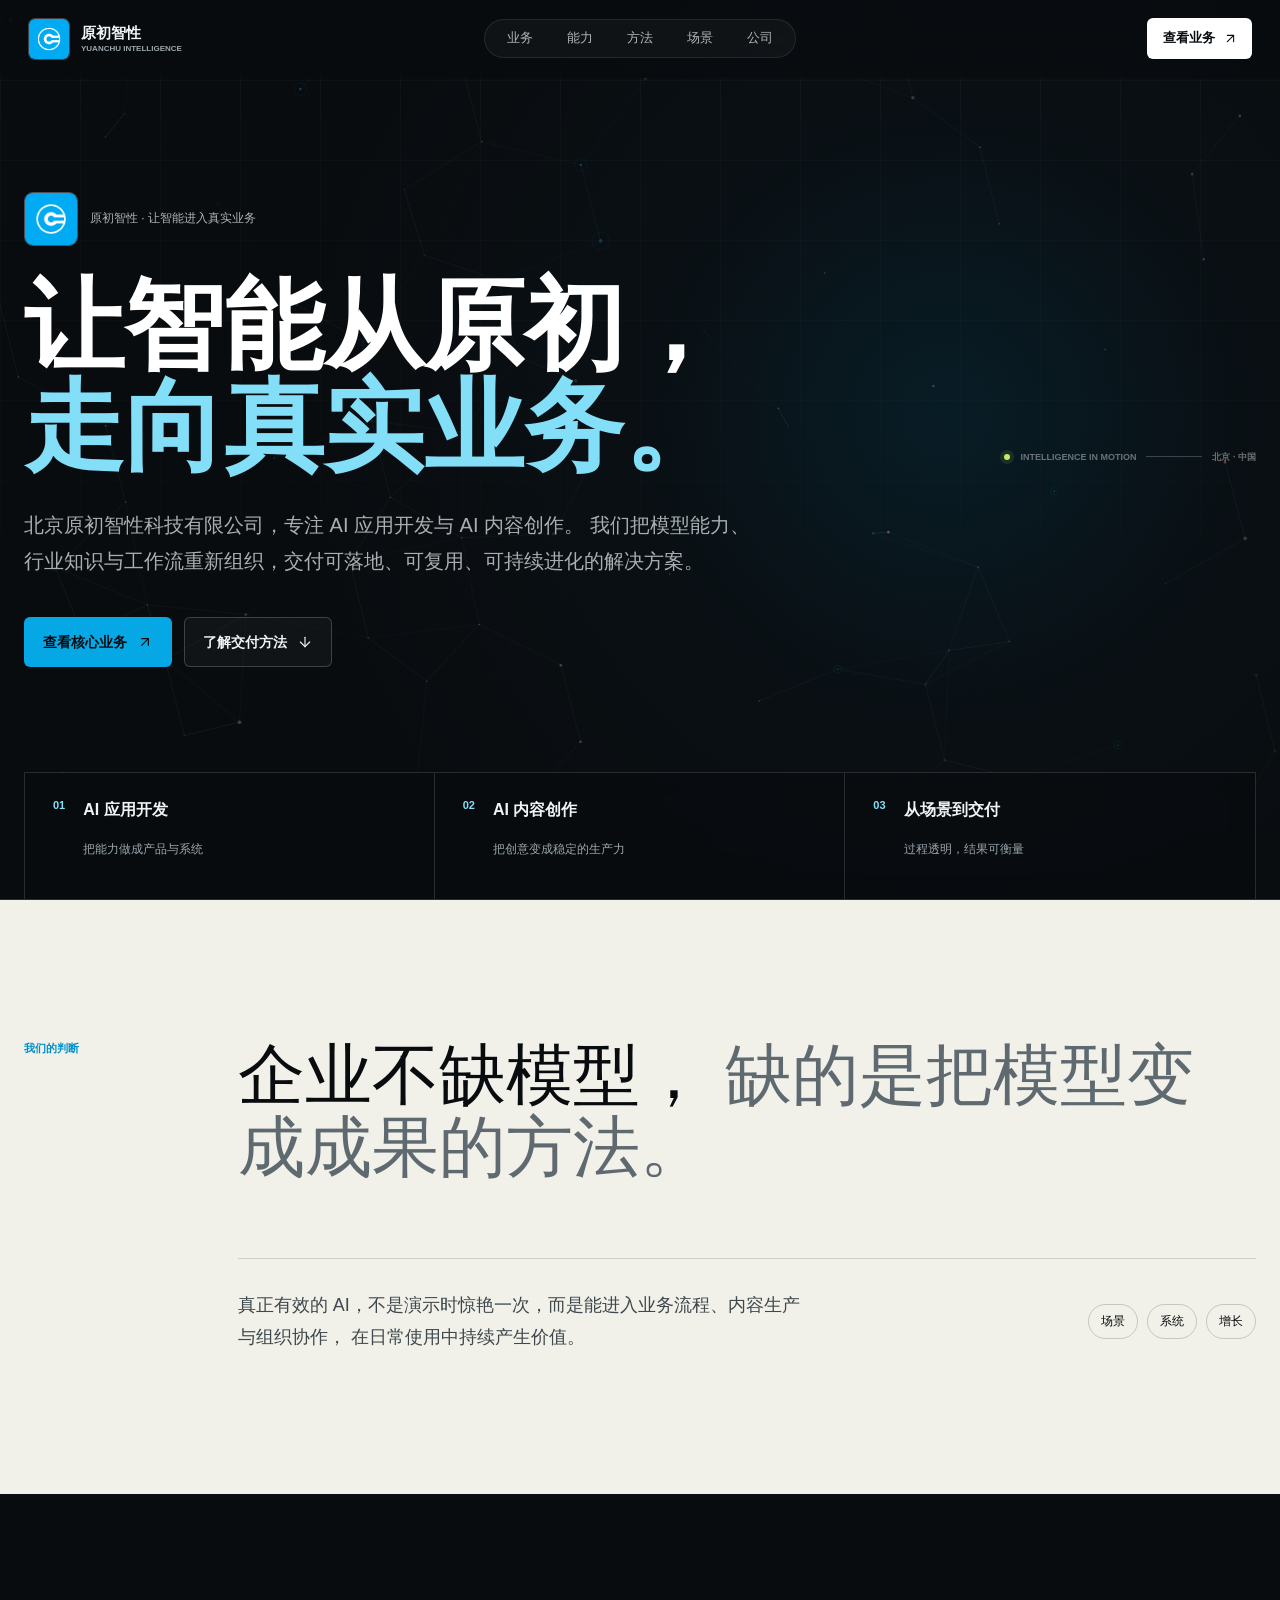
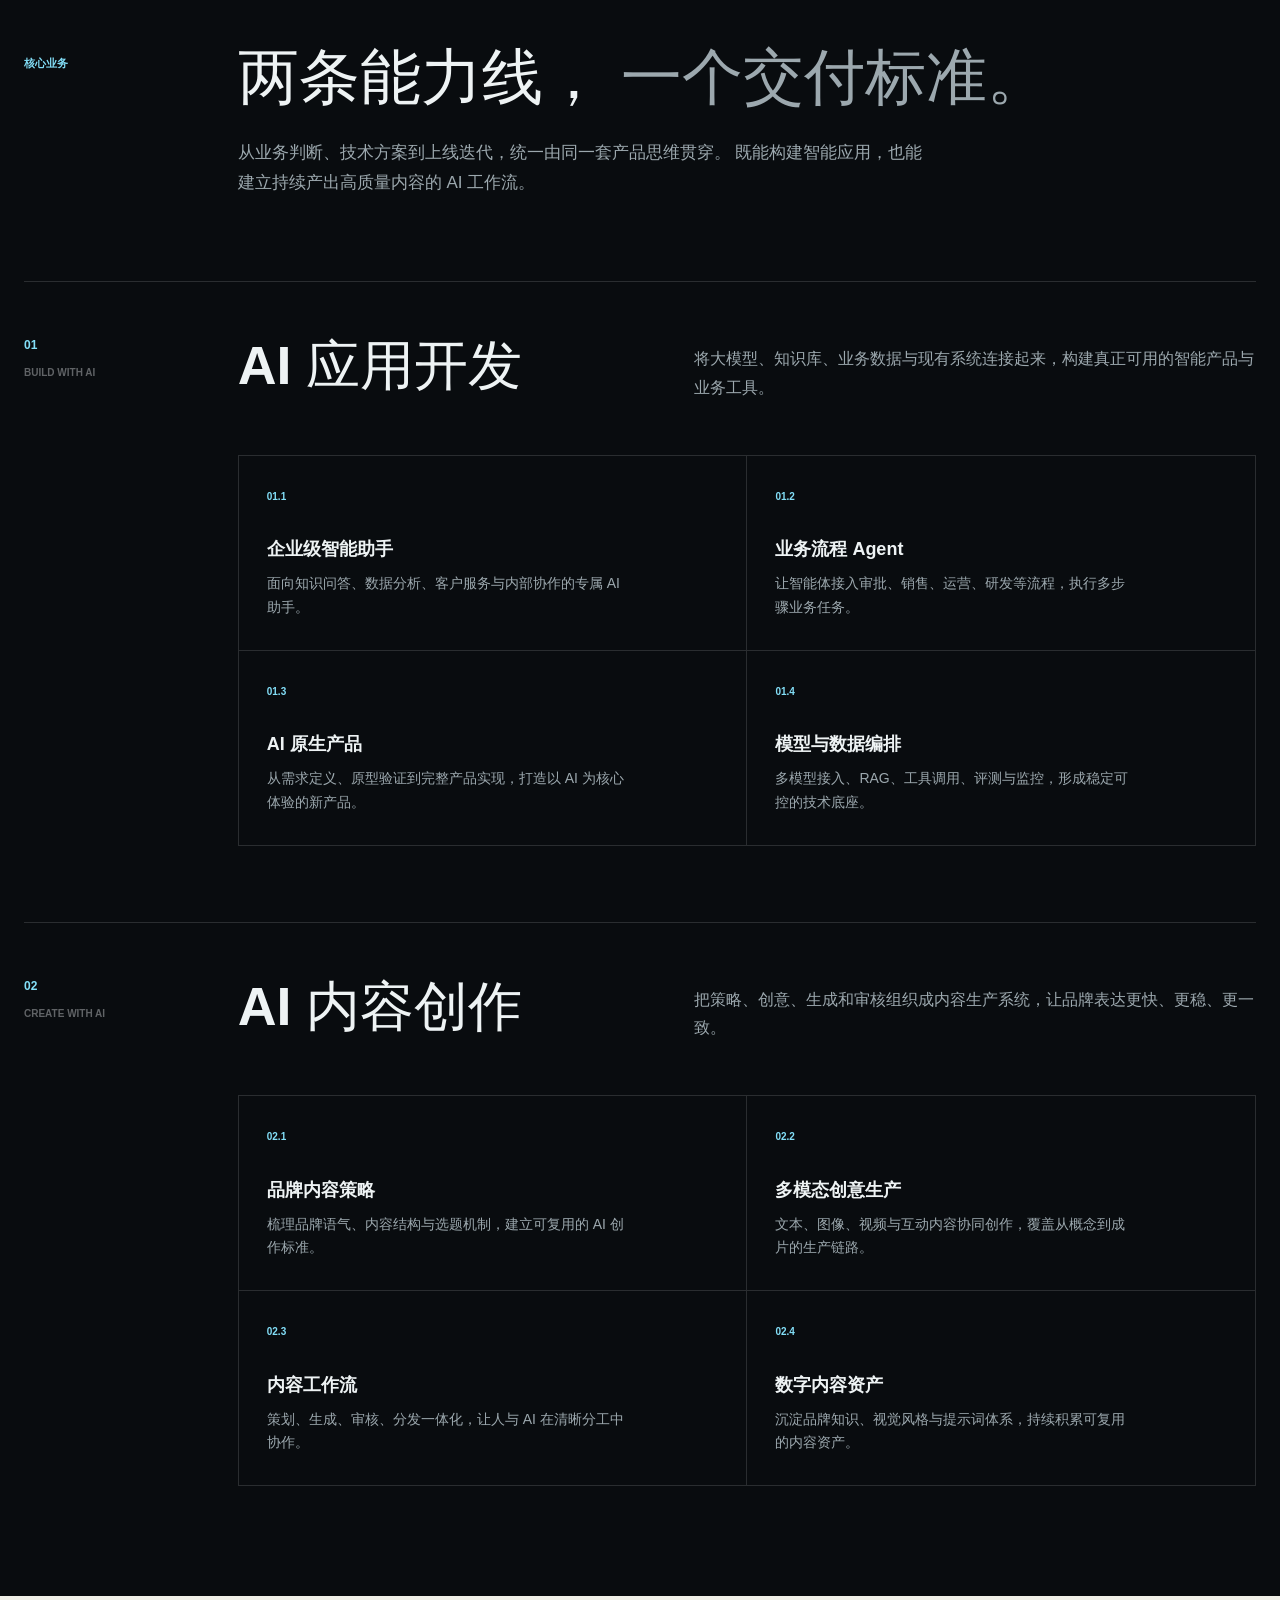
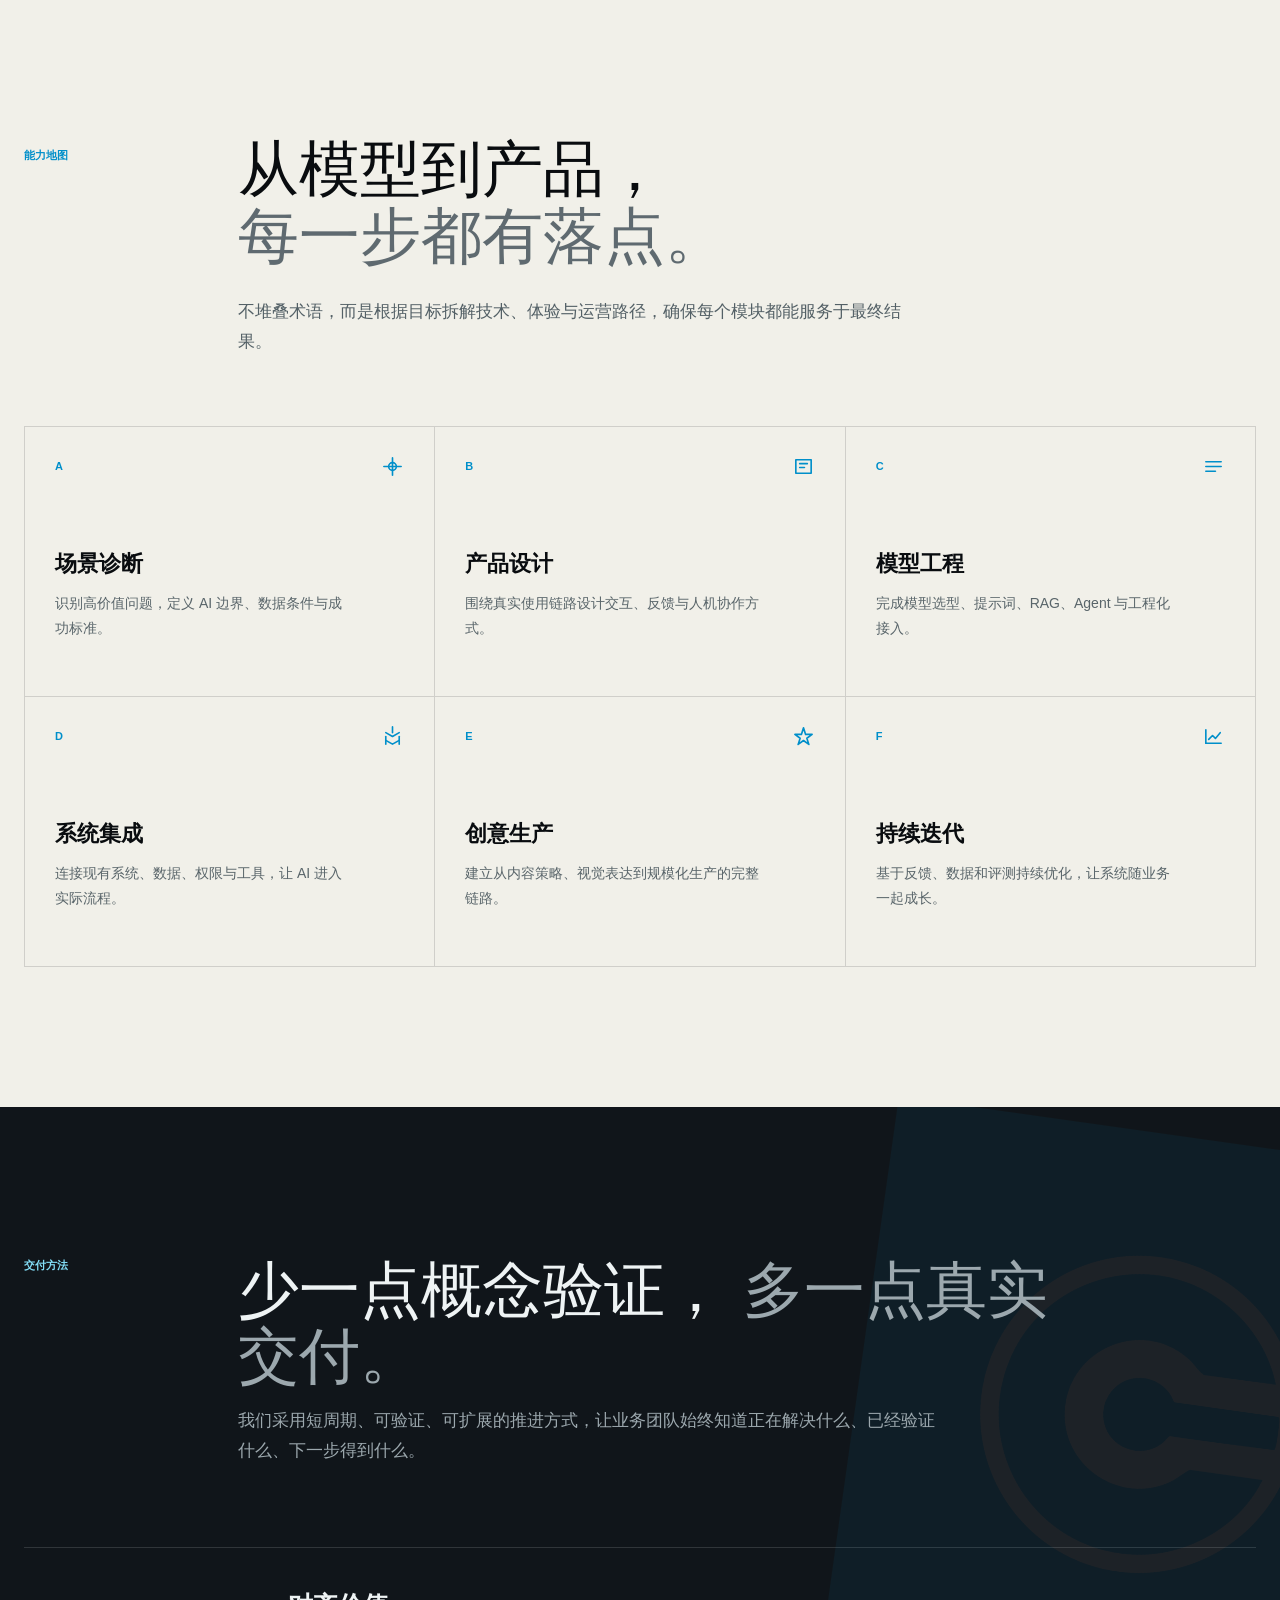
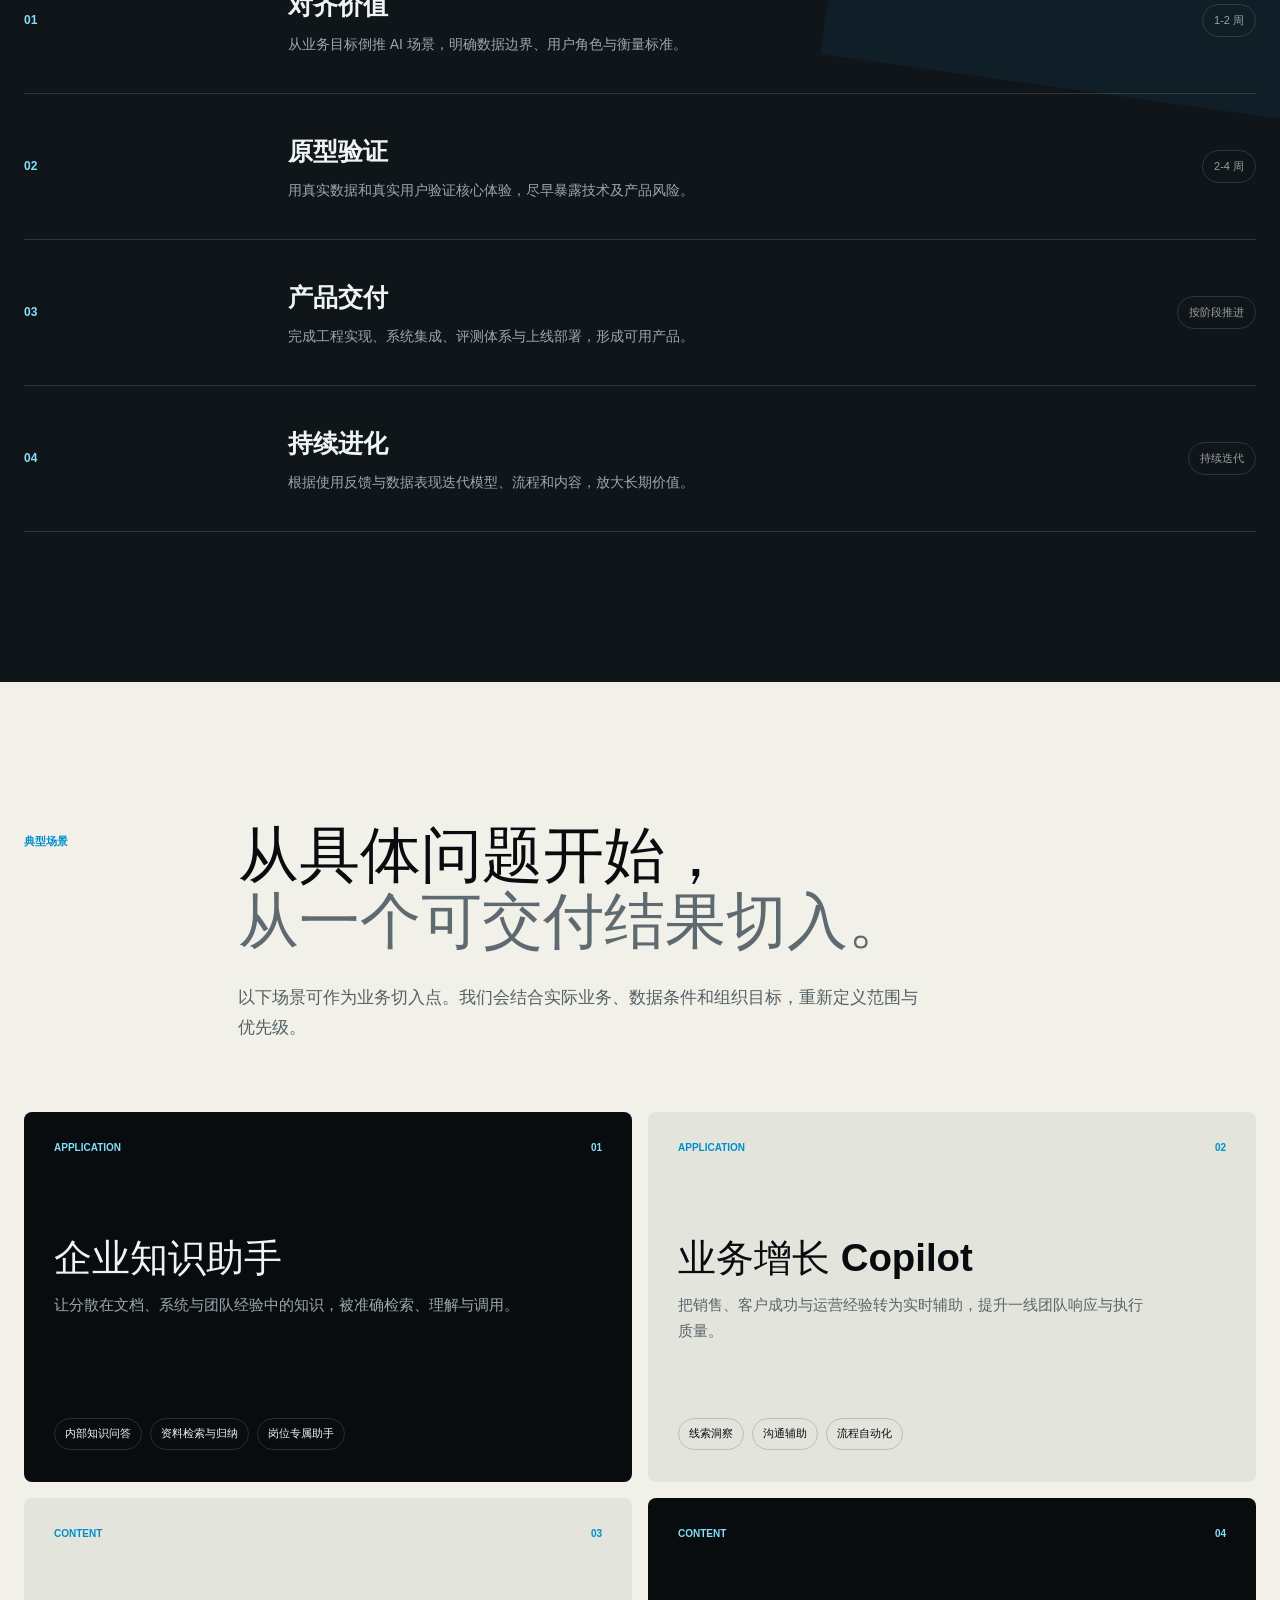
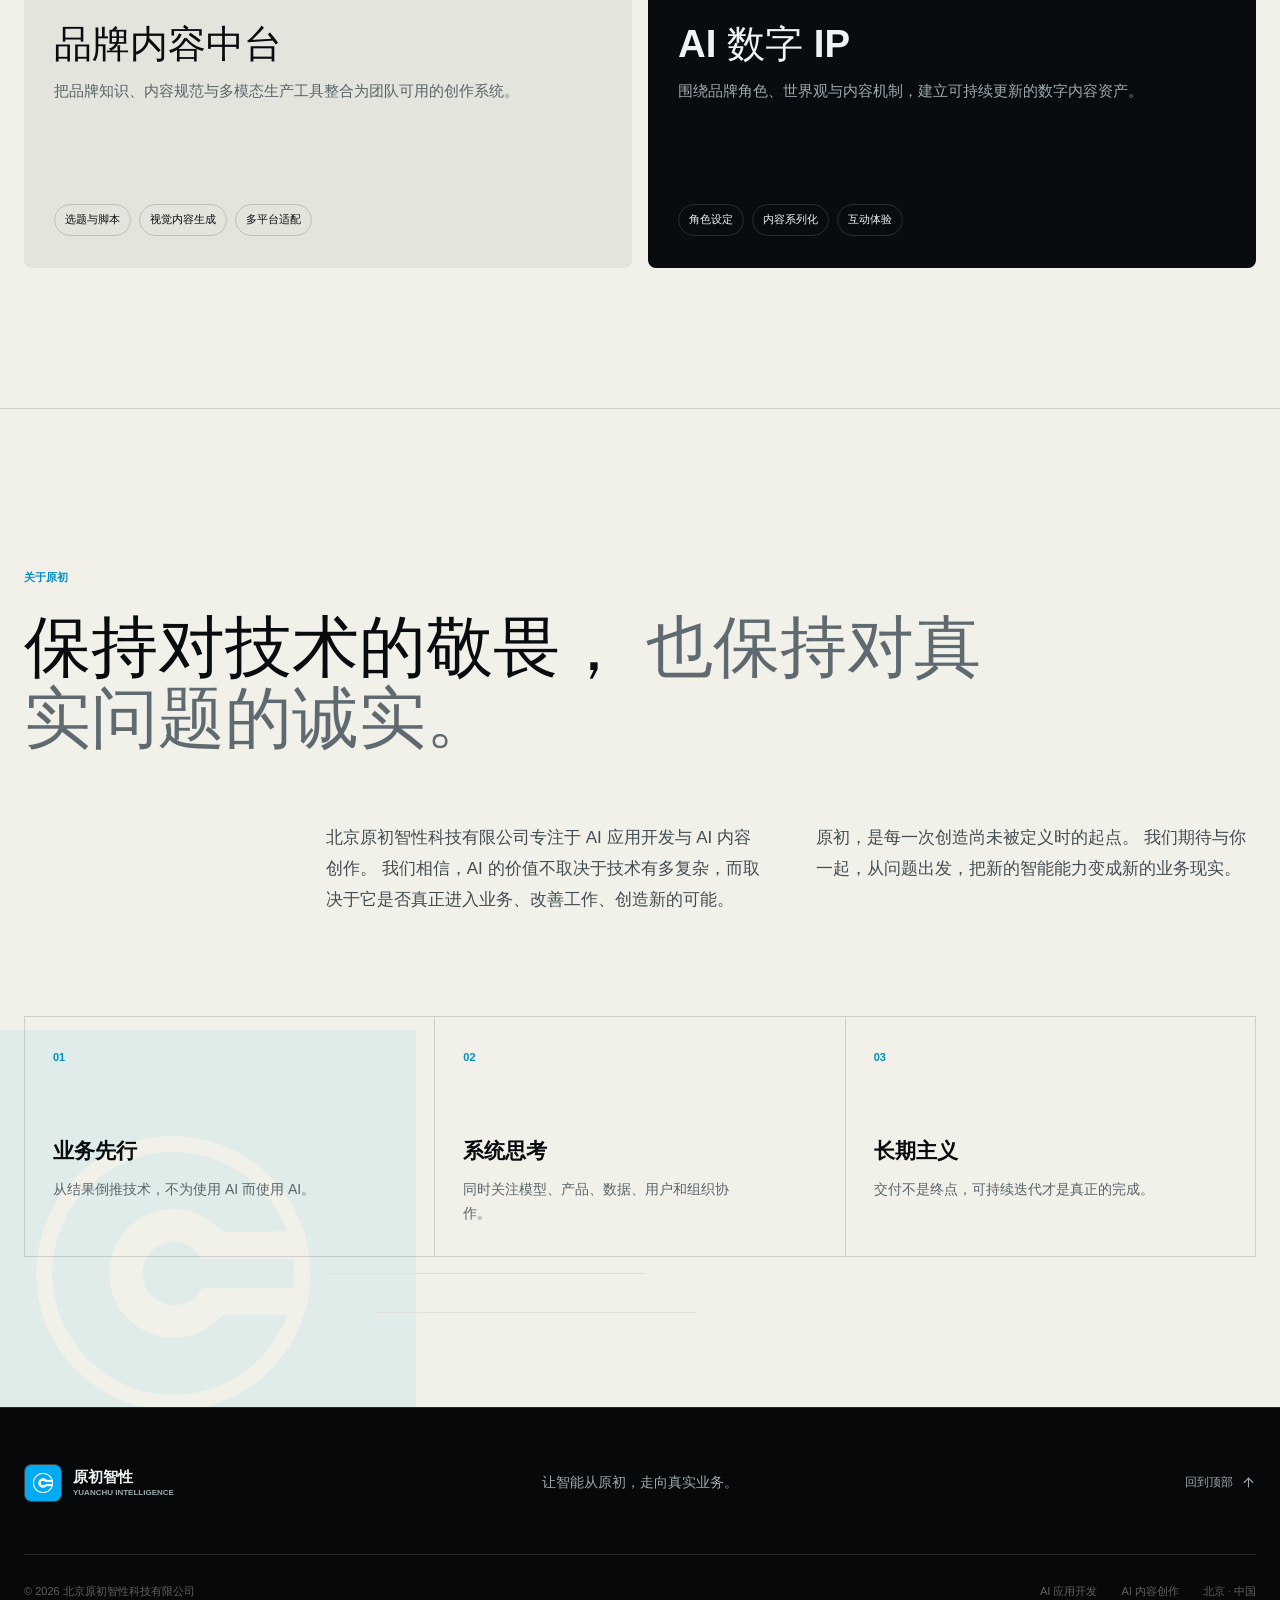
==== index.html @ 4aeb9549 "feat: launch Primesapience company website" ====
<!doctype html>
<html lang="zh-CN">
  <head>
    <meta charset="UTF-8" />
    <meta name="viewport" content="width=device-width, initial-scale=1.0" />
    <meta
      name="description"
      content="北京原初智性科技有限公司，专注 AI 应用开发与 AI 内容创作，将模型能力转化为可交付、可持续进化的业务系统与内容资产。"
    />
    <meta name="theme-color" content="#0a0d10" />
    <meta property="og:title" content="原初智性｜AI 应用开发与 AI 内容创作" />
    <meta
      property="og:description"
      content="让智能从原初，走向真实业务。"
    />
    <meta property="og:type" content="website" />
    <title>原初智性｜AI 应用开发与 AI 内容创作</title>
    <link rel="icon" type="image/png" href="./assets/original-logo.png" />
    <link rel="stylesheet" href="./styles.css" />
  </head>
  <body>
    <a class="skip-link" href="#main">跳到主要内容</a>
    <div class="scroll-progress" aria-hidden="true">
      <span></span>
    </div>

    <header class="site-header" aria-label="主导航">
      <a class="brand" href="#top" aria-label="原初智性首页">
        <img
          class="brand__mark"
          src="./assets/original-logo.png"
          alt=""
          width="44"
          height="44"
        />
        <span class="brand__type">
          <strong>原初智性</strong>
          <small>YUANCHU INTELLIGENCE</small>
        </span>
      </a>

      <nav class="desktop-nav" aria-label="页面导航">
        <a href="#services">业务</a>
        <a href="#capabilities">能力</a>
        <a href="#method">方法</a>
        <a href="#scenarios">场景</a>
        <a href="#company">公司</a>
      </nav>

      <a class="header-cta" href="#services">
        <span>查看业务</span>
        <svg viewBox="0 0 24 24" aria-hidden="true">
          <path d="M7 7h10v10" />
          <path d="M7 17 17 7" />
        </svg>
      </a>

      <button
        class="menu-toggle"
        type="button"
        aria-label="打开导航"
        aria-expanded="false"
        aria-controls="mobile-nav"
      >
        <svg class="menu-icon" viewBox="0 0 24 24" aria-hidden="true">
          <path d="M4 7h16" />
          <path d="M4 12h16" />
          <path d="M4 17h16" />
        </svg>
      </button>
    </header>

    <div class="mobile-nav" id="mobile-nav" aria-hidden="true">
      <nav aria-label="移动端导航">
        <a href="#services">业务</a>
        <a href="#capabilities">能力</a>
        <a href="#method">方法</a>
        <a href="#scenarios">场景</a>
        <a href="#company">公司</a>
      </nav>
      <div class="mobile-nav__meta">
        <span>AI 应用开发</span>
        <span>AI 内容创作</span>
      </div>
    </div>

    <main id="main">
      <section class="hero" id="top">
        <canvas id="signal-canvas" aria-hidden="true"></canvas>
        <div class="hero__grid" aria-hidden="true"></div>
        <div class="hero__inner">
          <div class="hero__brand-lockup reveal">
            <img
              src="./assets/original-logo.png"
              alt="原初智性 logo"
              width="64"
              height="64"
            />
            <span>原初智性 · 让智能进入真实业务</span>
          </div>

          <h1 class="reveal" data-delay="1">
            <span class="hero-line">让智能从原初，</span>
            <span>走向真实业务。</span>
          </h1>

          <p class="hero__lede reveal" data-delay="2">
            北京原初智性科技有限公司，专注 AI 应用开发与 AI 内容创作。
            我们把模型能力、行业知识与工作流重新组织，交付可落地、可复用、可持续进化的解决方案。
          </p>

          <div class="hero__actions reveal" data-delay="3">
            <a class="button button--primary" href="#services">
              <span>查看核心业务</span>
              <svg viewBox="0 0 24 24" aria-hidden="true">
                <path d="M7 7h10v10" />
                <path d="M7 17 17 7" />
              </svg>
            </a>
            <a class="button button--ghost" href="#method">
              <span>了解交付方法</span>
              <svg viewBox="0 0 24 24" aria-hidden="true">
                <path d="M12 5v14" />
                <path d="m19 12-7 7-7-7" />
              </svg>
            </a>
          </div>
        </div>

        <div class="hero__signal reveal" data-delay="4" aria-hidden="true">
          <span class="signal-dot"></span>
          <span>INTELLIGENCE IN MOTION</span>
          <span class="signal-line"></span>
          <span>北京 · 中国</span>
        </div>

        <div class="hero__tracks">
          <a href="#services" class="track">
            <span>01</span>
            <strong>AI 应用开发</strong>
            <small>把能力做成产品与系统</small>
          </a>
          <a href="#services" class="track">
            <span>02</span>
            <strong>AI 内容创作</strong>
            <small>把创意变成稳定的生产力</small>
          </a>
          <a href="#method" class="track">
            <span>03</span>
            <strong>从场景到交付</strong>
            <small>过程透明，结果可衡量</small>
          </a>
        </div>
      </section>

      <section class="statement">
        <div class="section-shell statement__grid">
          <p class="section-kicker reveal">我们的判断</p>
          <div class="statement__copy">
            <h2 class="reveal">
              企业不缺模型，
              <span>缺的是把模型变成成果的方法。</span>
            </h2>
            <div class="statement__aside reveal" data-delay="1">
              <p>
                真正有效的 AI，不是演示时惊艳一次，而是能进入业务流程、内容生产与组织协作，
                在日常使用中持续产生价值。
              </p>
              <div class="statement__index" aria-label="原初智性的三个关键词">
                <span>场景</span>
                <span>系统</span>
                <span>增长</span>
              </div>
            </div>
          </div>
        </div>
      </section>

      <section class="services" id="services">
        <div class="section-shell">
          <div class="section-heading">
            <p class="section-kicker reveal">核心业务</p>
            <div>
              <h2 class="reveal">
                两条能力线，
                <span>一个交付标准。</span>
              </h2>
              <p class="section-intro reveal" data-delay="1">
                从业务判断、技术方案到上线迭代，统一由同一套产品思维贯穿。
                既能构建智能应用，也能建立持续产出高质量内容的 AI 工作流。
              </p>
            </div>
          </div>

          <article class="service-row reveal">
            <div class="service-row__index">
              <span>01</span>
              <p>BUILD WITH AI</p>
            </div>
            <div class="service-row__body">
              <div class="service-row__heading">
                <h3>AI 应用开发</h3>
                <p>
                  将大模型、知识库、业务数据与现有系统连接起来，构建真正可用的智能产品与业务工具。
                </p>
              </div>
              <div class="service-list">
                <div>
                  <span>01.1</span>
                  <h4>企业级智能助手</h4>
                  <p>面向知识问答、数据分析、客户服务与内部协作的专属 AI 助手。</p>
                </div>
                <div>
                  <span>01.2</span>
                  <h4>业务流程 Agent</h4>
                  <p>让智能体接入审批、销售、运营、研发等流程，执行多步骤业务任务。</p>
                </div>
                <div>
                  <span>01.3</span>
                  <h4>AI 原生产品</h4>
                  <p>从需求定义、原型验证到完整产品实现，打造以 AI 为核心体验的新产品。</p>
                </div>
                <div>
                  <span>01.4</span>
                  <h4>模型与数据编排</h4>
                  <p>多模型接入、RAG、工具调用、评测与监控，形成稳定可控的技术底座。</p>
                </div>
              </div>
            </div>
          </article>

          <article class="service-row reveal">
            <div class="service-row__index">
              <span>02</span>
              <p>CREATE WITH AI</p>
            </div>
            <div class="service-row__body">
              <div class="service-row__heading">
                <h3>AI 内容创作</h3>
                <p>
                  把策略、创意、生成和审核组织成内容生产系统，让品牌表达更快、更稳、更一致。
                </p>
              </div>
              <div class="service-list">
                <div>
                  <span>02.1</span>
                  <h4>品牌内容策略</h4>
                  <p>梳理品牌语气、内容结构与选题机制，建立可复用的 AI 创作标准。</p>
                </div>
                <div>
                  <span>02.2</span>
                  <h4>多模态创意生产</h4>
                  <p>文本、图像、视频与互动内容协同创作，覆盖从概念到成片的生产链路。</p>
                </div>
                <div>
                  <span>02.3</span>
                  <h4>内容工作流</h4>
                  <p>策划、生成、审核、分发一体化，让人与 AI 在清晰分工中协作。</p>
                </div>
                <div>
                  <span>02.4</span>
                  <h4>数字内容资产</h4>
                  <p>沉淀品牌知识、视觉风格与提示词体系，持续积累可复用的内容资产。</p>
                </div>
              </div>
            </div>
          </article>
        </div>
      </section>

      <section class="capabilities" id="capabilities">
        <div class="section-shell">
          <div class="section-heading section-heading--compact">
            <p class="section-kicker reveal">能力地图</p>
            <div>
              <h2 class="reveal">
                从模型到产品，
                <span class="heading-break">每一步都有落点。</span>
              </h2>
              <p class="section-intro reveal" data-delay="1">
                不堆叠术语，而是根据目标拆解技术、体验与运营路径，确保每个模块都能服务于最终结果。
              </p>
            </div>
          </div>

          <div class="capability-grid">
            <article class="capability-card reveal">
              <div class="capability-card__top">
                <span>A</span>
                <svg viewBox="0 0 24 24" aria-hidden="true">
                  <path d="M12 3v18" />
                  <path d="M3 12h18" />
                  <circle cx="12" cy="12" r="4" />
                </svg>
              </div>
              <h3>场景诊断</h3>
              <p>识别高价值问题，定义 AI 边界、数据条件与成功标准。</p>
            </article>
            <article class="capability-card reveal" data-delay="1">
              <div class="capability-card__top">
                <span>B</span>
                <svg viewBox="0 0 24 24" aria-hidden="true">
                  <path d="M4 5h16v14H4z" />
                  <path d="M8 9h8" />
                  <path d="M8 13h5" />
                </svg>
              </div>
              <h3>产品设计</h3>
              <p>围绕真实使用链路设计交互、反馈与人机协作方式。</p>
            </article>
            <article class="capability-card reveal" data-delay="2">
              <div class="capability-card__top">
                <span>C</span>
                <svg viewBox="0 0 24 24" aria-hidden="true">
                  <path d="M4 7h16" />
                  <path d="M4 12h16" />
                  <path d="M4 17h10" />
                </svg>
              </div>
              <h3>模型工程</h3>
              <p>完成模型选型、提示词、RAG、Agent 与工程化接入。</p>
            </article>
            <article class="capability-card reveal">
              <div class="capability-card__top">
                <span>D</span>
                <svg viewBox="0 0 24 24" aria-hidden="true">
                  <path d="M12 2v6" />
                  <path d="m5 8 7 4 7-4" />
                  <path d="M5 16l7 4 7-4" />
                  <path d="M5 12v8" />
                  <path d="M19 12v8" />
                </svg>
              </div>
              <h3>系统集成</h3>
              <p>连接现有系统、数据、权限与工具，让 AI 进入实际流程。</p>
            </article>
            <article class="capability-card reveal" data-delay="1">
              <div class="capability-card__top">
                <span>E</span>
                <svg viewBox="0 0 24 24" aria-hidden="true">
                  <path d="m12 3 2.2 6.8H21l-5.5 4 2.1 6.5-5.6-4.1-5.6 4.1 2.1-6.5-5.5-4h6.8z" />
                </svg>
              </div>
              <h3>创意生产</h3>
              <p>建立从内容策略、视觉表达到规模化生产的完整链路。</p>
            </article>
            <article class="capability-card reveal" data-delay="2">
              <div class="capability-card__top">
                <span>F</span>
                <svg viewBox="0 0 24 24" aria-hidden="true">
                  <path d="M4 19V5" />
                  <path d="M4 19h16" />
                  <path d="m7 15 4-4 3 3 5-6" />
                </svg>
              </div>
              <h3>持续迭代</h3>
              <p>基于反馈、数据和评测持续优化，让系统随业务一起成长。</p>
            </article>
          </div>
        </div>
      </section>

      <section class="method" id="method">
        <div class="method__orb" aria-hidden="true">
          <img src="./assets/original-logo.png" alt="" />
        </div>
        <div class="section-shell">
          <div class="method__head">
            <p class="section-kicker reveal">交付方法</p>
            <h2 class="reveal">
              少一点概念验证，
              <span>多一点真实交付。</span>
            </h2>
            <p class="reveal" data-delay="1">
              我们采用短周期、可验证、可扩展的推进方式，让业务团队始终知道正在解决什么、已经验证什么、下一步得到什么。
            </p>
          </div>

          <ol class="method-list">
            <li class="method-item reveal">
              <span class="method-item__number">01</span>
              <div>
                <h3>对齐价值</h3>
                <p>从业务目标倒推 AI 场景，明确数据边界、用户角色与衡量标准。</p>
              </div>
              <span class="method-item__tag">1-2 周</span>
            </li>
            <li class="method-item reveal">
              <span class="method-item__number">02</span>
              <div>
                <h3>原型验证</h3>
                <p>用真实数据和真实用户验证核心体验，尽早暴露技术及产品风险。</p>
              </div>
              <span class="method-item__tag">2-4 周</span>
            </li>
            <li class="method-item reveal">
              <span class="method-item__number">03</span>
              <div>
                <h3>产品交付</h3>
                <p>完成工程实现、系统集成、评测体系与上线部署，形成可用产品。</p>
              </div>
              <span class="method-item__tag">按阶段推进</span>
            </li>
            <li class="method-item reveal">
              <span class="method-item__number">04</span>
              <div>
                <h3>持续进化</h3>
                <p>根据使用反馈与数据表现迭代模型、流程和内容，放大长期价值。</p>
              </div>
              <span class="method-item__tag">持续迭代</span>
            </li>
          </ol>
        </div>
      </section>

      <section class="scenarios" id="scenarios">
        <div class="section-shell">
          <div class="section-heading section-heading--compact">
            <p class="section-kicker reveal">典型场景</p>
            <div>
              <h2 class="reveal">
                从具体问题开始，
                <span class="heading-break">从一个可交付结果切入。</span>
              </h2>
              <p class="section-intro reveal" data-delay="1">
                以下场景可作为业务切入点。我们会结合实际业务、数据条件和组织目标，重新定义范围与优先级。
              </p>
            </div>
          </div>

          <div class="scenario-list">
            <article class="scenario-card reveal">
              <div class="scenario-card__meta">
                <span>APPLICATION</span>
                <span>01</span>
              </div>
              <h3>企业知识助手</h3>
              <p>让分散在文档、系统与团队经验中的知识，被准确检索、理解与调用。</p>
              <ul>
                <li>内部知识问答</li>
                <li>资料检索与归纳</li>
                <li>岗位专属助手</li>
              </ul>
            </article>

            <article class="scenario-card reveal" data-delay="1">
              <div class="scenario-card__meta">
                <span>APPLICATION</span>
                <span>02</span>
              </div>
              <h3>业务增长 Copilot</h3>
              <p>把销售、客户成功与运营经验转为实时辅助，提升一线团队响应与执行质量。</p>
              <ul>
                <li>线索洞察</li>
                <li>沟通辅助</li>
                <li>流程自动化</li>
              </ul>
            </article>

            <article class="scenario-card reveal">
              <div class="scenario-card__meta">
                <span>CONTENT</span>
                <span>03</span>
              </div>
              <h3>品牌内容中台</h3>
              <p>把品牌知识、内容规范与多模态生产工具整合为团队可用的创作系统。</p>
              <ul>
                <li>选题与脚本</li>
                <li>视觉内容生成</li>
                <li>多平台适配</li>
              </ul>
            </article>

            <article class="scenario-card reveal" data-delay="1">
              <div class="scenario-card__meta">
                <span>CONTENT</span>
                <span>04</span>
              </div>
              <h3>AI 数字 IP</h3>
              <p>围绕品牌角色、世界观与内容机制，建立可持续更新的数字内容资产。</p>
              <ul>
                <li>角色设定</li>
                <li>内容系列化</li>
                <li>互动体验</li>
              </ul>
            </article>
          </div>
        </div>
      </section>

      <section class="company" id="company">
        <div class="company__visual" aria-hidden="true">
          <img src="./assets/original-logo.png" alt="" />
          <span class="company__mark-line"></span>
          <span class="company__mark-line company__mark-line--two"></span>
        </div>
        <div class="section-shell company__shell">
          <p class="section-kicker reveal">关于原初</p>
          <h2 class="reveal">
            保持对技术的敬畏，
            <span>也保持对真实问题的诚实。</span>
          </h2>
          <div class="company__copy">
            <p class="reveal">
              北京原初智性科技有限公司专注于 AI 应用开发与 AI 内容创作。
              我们相信，AI 的价值不取决于技术有多复杂，而取决于它是否真正进入业务、改善工作、创造新的可能。
            </p>
            <p class="reveal" data-delay="1">
              原初，是每一次创造尚未被定义时的起点。
              我们期待与你一起，从问题出发，把新的智能能力变成新的业务现实。
            </p>
          </div>

          <div class="values">
            <div class="value reveal">
              <span>01</span>
              <h3>业务先行</h3>
              <p>从结果倒推技术，不为使用 AI 而使用 AI。</p>
            </div>
            <div class="value reveal" data-delay="1">
              <span>02</span>
              <h3>系统思考</h3>
              <p>同时关注模型、产品、数据、用户和组织协作。</p>
            </div>
            <div class="value reveal" data-delay="2">
              <span>03</span>
              <h3>长期主义</h3>
              <p>交付不是终点，可持续迭代才是真正的完成。</p>
            </div>
          </div>
        </div>
      </section>

    </main>

    <footer class="site-footer">
      <div class="section-shell footer__top">
        <a class="brand brand--footer" href="#top" aria-label="返回顶部">
          <img
            class="brand__mark"
            src="./assets/original-logo.png"
            alt=""
            width="44"
            height="44"
          />
          <span class="brand__type">
            <strong>原初智性</strong>
            <small>YUANCHU INTELLIGENCE</small>
          </span>
        </a>
        <p>让智能从原初，走向真实业务。</p>
        <a class="back-to-top" href="#top">
          <span>回到顶部</span>
          <svg viewBox="0 0 24 24" aria-hidden="true">
            <path d="m12 19V5" />
            <path d="m5 12 7-7 7 7" />
          </svg>
        </a>
      </div>
      <div class="section-shell footer__bottom">
        <p>© 2026 北京原初智性科技有限公司</p>
        <div>
          <span>AI 应用开发</span>
          <span>AI 内容创作</span>
          <span>北京 · 中国</span>
        </div>
      </div>
    </footer>

    <script src="./app.js"></script>
  </body>
</html>
---- styles.css ----
:root {
  --ink: #eef3f4;
  --muted: #9ca8ae;
  --muted-dark: #5f6a70;
  --night: #090c0f;
  --night-soft: #10151a;
  --panel: #151c21;
  --line: rgba(238, 243, 244, 0.14);
  --line-dark: rgba(9, 12, 15, 0.14);
  --paper: #f1f0e9;
  --paper-deep: #e3e4dc;
  --brand: #05a8e5;
  --brand-deep: #008fca;
  --brand-soft: #83dff8;
  --warm: #ff8152;
  --lime: #c7e964;
  --white: #ffffff;
  --container: 1240px;
  --header-height: 78px;
  --radius: 8px;
  --ease: cubic-bezier(0.22, 1, 0.36, 1);
}

*,
*::before,
*::after {
  box-sizing: border-box;
}

html {
  scroll-behavior: smooth;
  scroll-padding-top: 96px;
  background: var(--night);
}

body {
  margin: 0;
  color: var(--ink);
  background: var(--night);
  font-family:
    "Helvetica Neue",
    "PingFang SC",
    "Hiragino Sans GB",
    "Microsoft YaHei",
    sans-serif;
  font-size: 16px;
  line-height: 1.6;
  letter-spacing: 0;
  -webkit-font-smoothing: antialiased;
  text-rendering: optimizeLegibility;
}

body.nav-open {
  overflow: hidden;
}

button,
input,
select,
textarea {
  font: inherit;
}

button,
a {
  -webkit-tap-highlight-color: transparent;
}

a {
  color: inherit;
  text-decoration: none;
}

img {
  display: block;
  max-width: 100%;
}

svg {
  display: block;
  width: 1.25rem;
  height: 1.25rem;
  fill: none;
  stroke: currentColor;
  stroke-linecap: round;
  stroke-linejoin: round;
  stroke-width: 1.7;
}

::selection {
  color: var(--night);
  background: var(--brand-soft);
}

:focus-visible {
  outline: 2px solid var(--brand-soft);
  outline-offset: 4px;
}

.skip-link {
  position: fixed;
  z-index: 1000;
  top: 12px;
  left: 12px;
  padding: 10px 14px;
  color: var(--night);
  background: var(--white);
  border-radius: 4px;
  transform: translateY(-150%);
  transition: transform 180ms ease;
}

.skip-link:focus {
  transform: translateY(0);
}

.scroll-progress {
  position: fixed;
  z-index: 1001;
  top: 0;
  right: 0;
  left: 0;
  height: 2px;
  pointer-events: none;
}

.scroll-progress span {
  display: block;
  width: 0;
  height: 100%;
  background: var(--brand);
  transform-origin: left center;
}

.section-shell {
  width: min(calc(100% - 48px), var(--container));
  margin: 0 auto;
}

.site-header {
  position: fixed;
  z-index: 100;
  top: 0;
  right: 0;
  left: 0;
  display: grid;
  grid-template-columns: 1fr auto 1fr;
  align-items: center;
  height: var(--header-height);
  padding: 0 28px;
  background: rgba(9, 12, 15, 0.72);
  border-bottom: 1px solid transparent;
  backdrop-filter: blur(18px);
  transition:
    background 240ms ease,
    border-color 240ms ease;
}

.site-header.is-scrolled {
  background: rgba(9, 12, 15, 0.92);
  border-color: rgba(238, 243, 244, 0.09);
}

.brand {
  display: inline-flex;
  align-items: center;
  justify-self: start;
  gap: 11px;
  min-width: 0;
}

.brand__mark {
  flex: 0 0 auto;
  width: 42px;
  height: 42px;
  border: 1px solid rgba(255, 255, 255, 0.22);
  border-radius: 7px;
  object-fit: cover;
}

.brand__type {
  display: flex;
  flex-direction: column;
  min-width: 0;
}

.brand__type strong {
  font-size: 15px;
  font-weight: 650;
  line-height: 1.2;
}

.brand__type small {
  margin-top: 3px;
  color: var(--muted);
  font-size: 8px;
  font-weight: 600;
  line-height: 1;
}

.desktop-nav {
  display: flex;
  align-items: center;
  justify-content: center;
  gap: 34px;
  padding: 8px 22px;
  border: 1px solid rgba(238, 243, 244, 0.09);
  border-radius: 999px;
  background: rgba(255, 255, 255, 0.035);
}

.desktop-nav a {
  position: relative;
  color: rgba(238, 243, 244, 0.72);
  font-size: 13px;
  transition: color 180ms ease;
}

.desktop-nav a::after {
  position: absolute;
  right: 0;
  bottom: -8px;
  left: 0;
  height: 1px;
  background: var(--brand-soft);
  content: "";
  transform: scaleX(0);
  transform-origin: right center;
  transition: transform 240ms var(--ease);
}

.desktop-nav a:hover,
.desktop-nav a.is-active {
  color: var(--white);
}

.desktop-nav a:hover::after,
.desktop-nav a.is-active::after {
  transform: scaleX(1);
  transform-origin: left center;
}

.header-cta {
  display: inline-flex;
  align-items: center;
  justify-self: end;
  gap: 8px;
  padding: 10px 14px 10px 16px;
  color: var(--night);
  background: var(--white);
  border-radius: 6px;
  font-size: 13px;
  font-weight: 650;
  transition:
    background 180ms ease,
    transform 180ms ease;
}

.header-cta svg {
  width: 15px;
  height: 15px;
}

.header-cta:hover {
  background: var(--brand-soft);
  transform: translateY(-1px);
}

.menu-toggle {
  display: none;
  align-items: center;
  justify-content: center;
  width: 42px;
  height: 42px;
  padding: 0;
  color: var(--ink);
  background: rgba(255, 255, 255, 0.06);
  border: 1px solid var(--line);
  border-radius: 6px;
  cursor: pointer;
}

.menu-toggle svg {
  width: 20px;
  height: 20px;
}

.mobile-nav {
  position: fixed;
  z-index: 90;
  top: var(--header-height);
  right: 0;
  bottom: 0;
  left: 0;
  display: none;
  flex-direction: column;
  justify-content: space-between;
  padding: 42px 24px 30px;
  background: rgba(9, 12, 15, 0.98);
  opacity: 0;
  pointer-events: none;
  transform: translateY(-12px);
  transition:
    opacity 220ms ease,
    transform 220ms var(--ease);
}

.mobile-nav nav {
  display: flex;
  flex-direction: column;
}

.mobile-nav nav a {
  padding: 12px 0;
  border-bottom: 1px solid var(--line);
  font-size: clamp(30px, 10vw, 52px);
  font-weight: 600;
  line-height: 1.25;
}

.mobile-nav__meta {
  display: flex;
  justify-content: space-between;
  color: var(--muted);
  font-size: 12px;
}

.hero {
  position: relative;
  display: flex;
  min-height: 100svh;
  padding: calc(var(--header-height) + 70px) max(24px, calc((100vw - var(--container)) / 2)) 0;
  overflow: hidden;
  border-bottom: 1px solid var(--line);
  isolation: isolate;
}

#signal-canvas,
.hero__grid {
  position: absolute;
  inset: 0;
  width: 100%;
  height: 100%;
}

#signal-canvas {
  z-index: -3;
}

.hero__grid {
  z-index: -2;
  background-image:
    linear-gradient(rgba(255, 255, 255, 0.035) 1px, transparent 1px),
    linear-gradient(90deg, rgba(255, 255, 255, 0.035) 1px, transparent 1px);
  background-size: 80px 80px;
  mask-image: linear-gradient(to bottom, rgba(0, 0, 0, 0.85), transparent 88%);
  pointer-events: none;
}

.hero__inner {
  position: relative;
  z-index: 2;
  display: flex;
  flex: 1;
  flex-direction: column;
  align-items: flex-start;
  justify-content: center;
  width: 100%;
  max-width: 940px;
  padding-bottom: 188px;
}

.hero__brand-lockup {
  display: inline-flex;
  align-items: center;
  gap: 12px;
  max-width: 100%;
  margin-bottom: 30px;
  color: rgba(238, 243, 244, 0.72);
  font-size: 12px;
}

.hero__brand-lockup span {
  white-space: nowrap;
}

.hero__brand-lockup img {
  width: 54px;
  height: 54px;
  border: 1px solid rgba(255, 255, 255, 0.28);
  border-radius: 9px;
}

.hero h1 {
  width: 100%;
  max-width: 930px;
  margin: 0;
  color: var(--white);
  font-size: clamp(54px, 7.8vw, 112px);
  font-weight: 620;
  line-height: 1.01;
  letter-spacing: 0;
}

.hero h1 span {
  display: block;
}

.hero h1 span:last-child {
  color: var(--brand-soft);
}

.hero__lede {
  max-width: 740px;
  margin: 30px 0 0;
  color: rgba(238, 243, 244, 0.7);
  font-size: clamp(16px, 1.6vw, 20px);
  line-height: 1.8;
}

.hero__actions {
  display: flex;
  flex-wrap: wrap;
  gap: 12px;
  margin-top: 38px;
}

.button {
  display: inline-flex;
  align-items: center;
  justify-content: center;
  gap: 10px;
  min-height: 50px;
  padding: 12px 18px;
  border: 1px solid transparent;
  border-radius: 6px;
  cursor: pointer;
  font-size: 14px;
  font-weight: 650;
  transition:
    color 180ms ease,
    background 180ms ease,
    border-color 180ms ease,
    transform 180ms ease;
}

.button svg {
  width: 16px;
  height: 16px;
}

.button:hover {
  transform: translateY(-2px);
}

.button--primary {
  color: var(--night);
  background: var(--brand);
}

.button--primary:hover {
  background: var(--brand-soft);
}

.button--ghost {
  color: var(--ink);
  background: rgba(255, 255, 255, 0.035);
  border-color: rgba(238, 243, 244, 0.2);
}

.button--ghost:hover {
  background: rgba(255, 255, 255, 0.09);
  border-color: rgba(238, 243, 244, 0.38);
}

.hero__signal {
  position: absolute;
  z-index: 3;
  top: 50%;
  right: max(24px, calc((100vw - var(--container)) / 2));
  display: flex;
  align-items: center;
  gap: 10px;
  color: rgba(238, 243, 244, 0.42);
  font-size: 9px;
  font-weight: 650;
  transform: rotate(90deg) translateX(50%);
  transform-origin: right center;
}

.signal-dot {
  width: 6px;
  height: 6px;
  background: var(--lime);
  border-radius: 50%;
  box-shadow: 0 0 0 4px rgba(199, 233, 100, 0.1);
}

.signal-line {
  width: 56px;
  height: 1px;
  background: rgba(238, 243, 244, 0.22);
}

.hero__tracks {
  position: absolute;
  z-index: 4;
  right: max(24px, calc((100vw - var(--container)) / 2));
  bottom: 0;
  left: max(24px, calc((100vw - var(--container)) / 2));
  display: grid;
  grid-template-columns: repeat(3, 1fr);
  border-top: 1px solid var(--line);
  background: rgba(9, 12, 15, 0.72);
  backdrop-filter: blur(12px);
}

.track {
  position: relative;
  display: grid;
  grid-template-columns: auto 1fr;
  gap: 2px 18px;
  min-height: 126px;
  padding: 24px 28px;
  border-right: 1px solid var(--line);
  overflow: hidden;
  transition: background 220ms ease;
}

.track:first-child {
  border-left: 1px solid var(--line);
}

.track::after {
  position: absolute;
  right: 0;
  bottom: 0;
  left: 0;
  height: 2px;
  background: var(--brand);
  content: "";
  transform: scaleX(0);
  transform-origin: left center;
  transition: transform 300ms var(--ease);
}

.track:hover {
  background: rgba(255, 255, 255, 0.045);
}

.track:hover::after {
  transform: scaleX(1);
}

.track > span {
  grid-row: 1 / span 2;
  color: var(--brand-soft);
  font-size: 11px;
  font-weight: 700;
}

.track strong {
  font-size: 16px;
  font-weight: 620;
}

.track small {
  color: var(--muted);
  font-size: 12px;
}

.statement {
  padding: 140px 0;
  color: var(--night);
  background: var(--paper);
}

.statement__grid {
  display: grid;
  grid-template-columns: minmax(120px, 0.28fr) 1.72fr;
  gap: 48px;
}

.section-kicker {
  margin: 0;
  color: var(--brand-soft);
  font-size: 11px;
  font-weight: 700;
  text-transform: uppercase;
}

.statement .section-kicker,
.scenarios .section-kicker {
  color: var(--brand-deep);
}

.statement__copy h2 {
  max-width: 960px;
  margin: 0;
  font-size: clamp(40px, 5.2vw, 70px);
  font-weight: 570;
  line-height: 1.08;
}

.statement__copy h2 span {
  color: var(--muted-dark);
}

.statement__aside {
  display: grid;
  grid-template-columns: 1.4fr 1fr;
  gap: 44px;
  margin-top: 74px;
  padding-top: 30px;
  border-top: 1px solid var(--line-dark);
}

.statement__aside p {
  max-width: 620px;
  margin: 0;
  color: #3e484d;
  font-size: 18px;
  line-height: 1.8;
}

.statement__index {
  display: flex;
  align-items: center;
  justify-content: flex-end;
  gap: 9px;
}

.statement__index span {
  padding: 7px 12px;
  border: 1px solid rgba(9, 12, 15, 0.18);
  border-radius: 999px;
  font-size: 12px;
}

.services {
  padding: 150px 0 110px;
  background: var(--night);
}

.section-heading {
  display: grid;
  grid-template-columns: minmax(120px, 0.28fr) 1.72fr;
  gap: 48px;
  margin-bottom: 82px;
}

.section-heading h2 {
  max-width: 850px;
  margin: 0;
  font-size: clamp(42px, 4.8vw, 66px);
  font-weight: 580;
  line-height: 1.08;
}

.section-heading h2 span {
  color: var(--muted);
}

.section-heading h2 .heading-break {
  display: block;
}

.section-heading .section-kicker {
  padding-top: 11px;
}

.section-intro {
  max-width: 690px;
  margin: 28px 0 0;
  color: var(--muted);
  font-size: 17px;
  line-height: 1.8;
}

.service-row {
  display: grid;
  grid-template-columns: minmax(120px, 0.28fr) 1.72fr;
  gap: 48px;
  padding: 54px 0 76px;
  border-top: 1px solid var(--line);
}

.service-row:last-child {
  padding-bottom: 0;
}

.service-row__index span {
  display: block;
  color: var(--brand-soft);
  font-size: 12px;
  font-weight: 700;
}

.service-row__index p {
  margin: 10px 0 0;
  color: rgba(238, 243, 244, 0.38);
  font-size: 10px;
  font-weight: 650;
}

.service-row__heading {
  display: grid;
  grid-template-columns: minmax(220px, 0.72fr) 1fr;
  gap: 52px;
  align-items: start;
}

.service-row__heading h3 {
  margin: 0;
  font-size: clamp(34px, 4.2vw, 60px);
  font-weight: 580;
  line-height: 1.08;
}

.service-row__heading p {
  margin: 9px 0 0;
  color: var(--muted);
  font-size: 16px;
  line-height: 1.8;
}

.service-list {
  display: grid;
  grid-template-columns: repeat(2, 1fr);
  margin-top: 52px;
  border-top: 1px solid var(--line);
  border-left: 1px solid var(--line);
}

.service-list > div {
  min-height: 186px;
  padding: 26px 28px 30px;
  border-right: 1px solid var(--line);
  border-bottom: 1px solid var(--line);
  transition:
    background 200ms ease,
    transform 200ms ease;
}

.service-list > div:hover {
  background: rgba(255, 255, 255, 0.035);
}

.service-list span {
  color: var(--brand-soft);
  font-size: 10px;
  font-weight: 700;
}

.service-list h4 {
  margin: 28px 0 8px;
  font-size: 18px;
  font-weight: 620;
}

.service-list p {
  max-width: 360px;
  margin: 0;
  color: var(--muted);
  font-size: 14px;
  line-height: 1.7;
}

.capabilities {
  padding: 140px 0;
  color: var(--night);
  background: var(--paper);
}

.capabilities .section-kicker,
.company .section-kicker {
  color: var(--brand-deep);
}

.capabilities .section-heading h2 span {
  color: var(--muted-dark);
}

.capabilities .section-intro {
  color: #536066;
}

.section-heading--compact {
  margin-bottom: 68px;
}

.capability-grid {
  display: grid;
  grid-template-columns: repeat(3, 1fr);
  border-top: 1px solid var(--line-dark);
  border-left: 1px solid var(--line-dark);
}

.capability-card {
  min-height: 270px;
  padding: 28px 30px 32px;
  border-right: 1px solid var(--line-dark);
  border-bottom: 1px solid var(--line-dark);
  transition:
    color 220ms ease,
    background 220ms ease;
}

.capability-card:hover {
  color: var(--ink);
  background: var(--night);
}

.capability-card__top {
  display: flex;
  align-items: center;
  justify-content: space-between;
  color: var(--brand-deep);
}

.capability-card:hover .capability-card__top {
  color: var(--brand-soft);
}

.capability-card__top span {
  font-size: 11px;
  font-weight: 750;
}

.capability-card__top svg {
  width: 23px;
  height: 23px;
}

.capability-card h3 {
  margin: 68px 0 10px;
  font-size: 22px;
  font-weight: 620;
}

.capability-card p {
  max-width: 300px;
  margin: 0;
  color: #59656a;
  font-size: 14px;
  line-height: 1.75;
  transition: color 220ms ease;
}

.capability-card:hover p {
  color: var(--muted);
}

.method {
  position: relative;
  padding: 150px 0;
  overflow: hidden;
  background: var(--night-soft);
}

.method__orb {
  position: absolute;
  top: 26px;
  right: max(-140px, calc((100vw - var(--container)) / 2 - 220px));
  width: clamp(340px, 44vw, 680px);
  opacity: 0.055;
  transform: rotate(8deg);
  pointer-events: none;
}

.method__orb img {
  width: 100%;
}

.method__head {
  display: grid;
  grid-template-columns: minmax(120px, 0.28fr) 1.72fr;
  gap: 48px;
  margin-bottom: 80px;
}

.method__head h2 {
  grid-column: 2;
  max-width: 820px;
  margin: 0;
  font-size: clamp(42px, 4.8vw, 68px);
  font-weight: 580;
  line-height: 1.08;
}

.method__head h2 span {
  color: var(--muted);
}

.method__head > p:last-child {
  grid-column: 2;
  max-width: 700px;
  margin: -32px 0 0;
  color: var(--muted);
  font-size: 17px;
  line-height: 1.8;
}

.method-list {
  margin: 0;
  padding: 0;
  list-style: none;
  border-top: 1px solid var(--line);
}

.method-item {
  display: grid;
  grid-template-columns: 0.38fr 1.16fr 0.46fr;
  gap: 48px;
  align-items: center;
  min-height: 146px;
  border-bottom: 1px solid var(--line);
}

.method-item__number {
  color: var(--brand-soft);
  font-size: 12px;
  font-weight: 750;
}

.method-item h3 {
  margin: 0 0 8px;
  font-size: 25px;
  font-weight: 600;
}

.method-item p {
  max-width: 630px;
  margin: 0;
  color: var(--muted);
  font-size: 14px;
}

.method-item__tag {
  justify-self: end;
  padding: 7px 11px;
  color: rgba(238, 243, 244, 0.62);
  border: 1px solid var(--line);
  border-radius: 999px;
  font-size: 11px;
}

.scenarios {
  padding: 140px 0;
  color: var(--night);
  background: var(--paper);
}

.scenarios .section-heading h2 span {
  color: var(--muted-dark);
}

.scenarios .section-intro {
  color: #536066;
}

.scenario-list {
  display: grid;
  grid-template-columns: repeat(2, 1fr);
  gap: 16px;
}

.scenario-card {
  display: flex;
  min-height: 370px;
  flex-direction: column;
  padding: 28px 30px 32px;
  color: var(--ink);
  background: var(--night);
  border-radius: var(--radius);
  transition:
    background 220ms ease,
    transform 280ms var(--ease);
}

.scenario-card:nth-child(2),
.scenario-card:nth-child(3) {
  color: var(--night);
  background: var(--paper-deep);
}

.scenario-card:hover {
  transform: translateY(-5px);
}

.scenario-card:nth-child(1):hover,
.scenario-card:nth-child(4):hover {
  background: #111a20;
}

.scenario-card:nth-child(2):hover,
.scenario-card:nth-child(3):hover {
  background: #dbddd5;
}

.scenario-card__meta {
  display: flex;
  justify-content: space-between;
  color: var(--brand-soft);
  font-size: 10px;
  font-weight: 700;
}

.scenario-card:nth-child(2) .scenario-card__meta,
.scenario-card:nth-child(3) .scenario-card__meta {
  color: var(--brand-deep);
}

.scenario-card h3 {
  margin: 80px 0 12px;
  font-size: clamp(28px, 3vw, 40px);
  font-weight: 590;
  line-height: 1.15;
}

.scenario-card > p {
  max-width: 470px;
  margin: 0;
  color: var(--muted);
  font-size: 15px;
  line-height: 1.75;
}

.scenario-card:nth-child(2) > p,
.scenario-card:nth-child(3) > p {
  color: #596469;
}

.scenario-card ul {
  display: flex;
  flex-wrap: wrap;
  gap: 8px;
  margin: auto 0 0;
  padding: 32px 0 0;
  list-style: none;
}

.scenario-card li {
  padding: 6px 10px;
  border: 1px solid var(--line);
  border-radius: 999px;
  font-size: 11px;
}

.scenario-card:nth-child(2) li,
.scenario-card:nth-child(3) li {
  border-color: rgba(9, 12, 15, 0.17);
}

.company {
  position: relative;
  padding: 160px 0 150px;
  overflow: hidden;
  background: var(--paper);
  border-top: 1px solid var(--line-dark);
}

.company__visual {
  position: absolute;
  bottom: -110px;
  left: -70px;
  width: clamp(320px, 38vw, 560px);
  opacity: 0.07;
  pointer-events: none;
}

.company__visual img {
  width: 100%;
}

.company__mark-line {
  position: absolute;
  top: 50%;
  right: -230px;
  width: 320px;
  height: 1px;
  background: var(--night);
}

.company__mark-line--two {
  right: -280px;
  top: 58%;
}

.company__shell {
  position: relative;
  z-index: 2;
}

.company h2 {
  max-width: 1000px;
  margin: 26px 0 0;
  color: var(--night);
  font-size: clamp(42px, 5.2vw, 72px);
  font-weight: 570;
  line-height: 1.06;
}

.company h2 span {
  color: var(--muted-dark);
}

.company__copy {
  display: grid;
  grid-template-columns: repeat(2, 1fr);
  gap: 50px;
  max-width: 930px;
  margin: 68px 0 0 auto;
}

.company__copy p {
  margin: 0;
  color: #424c51;
  font-size: 17px;
  line-height: 1.85;
}

.values {
  display: grid;
  grid-template-columns: repeat(3, 1fr);
  margin-top: 100px;
  border-top: 1px solid var(--line-dark);
  border-left: 1px solid var(--line-dark);
}

.value {
  min-height: 220px;
  padding: 26px 28px 30px;
  border-right: 1px solid var(--line-dark);
  border-bottom: 1px solid var(--line-dark);
}

.value span {
  color: var(--brand-deep);
  font-size: 11px;
  font-weight: 750;
}

.value h3 {
  margin: 66px 0 10px;
  color: var(--night);
  font-size: 21px;
  font-weight: 620;
}

.value p {
  max-width: 280px;
  margin: 0;
  color: #596469;
  font-size: 14px;
  line-height: 1.7;
}

.site-footer {
  padding: 56px 0 32px;
  background: #06080a;
  border-top: 1px solid var(--line);
}

.footer__top {
  display: grid;
  grid-template-columns: 1fr auto 1fr;
  align-items: center;
  gap: 20px;
  padding-bottom: 52px;
}

.brand--footer .brand__mark {
  width: 38px;
  height: 38px;
}

.footer__top > p {
  margin: 0;
  color: var(--muted);
  font-size: 14px;
}

.back-to-top {
  display: inline-flex;
  align-items: center;
  justify-self: end;
  gap: 8px;
  color: var(--muted);
  font-size: 12px;
  transition: color 180ms ease;
}

.back-to-top:hover {
  color: var(--white);
}

.back-to-top svg {
  width: 15px;
  height: 15px;
}

.footer__bottom {
  display: flex;
  align-items: center;
  justify-content: space-between;
  gap: 24px;
  padding-top: 28px;
  border-top: 1px solid var(--line);
}

.footer__bottom p,
.footer__bottom span {
  margin: 0;
  color: rgba(238, 243, 244, 0.38);
  font-size: 11px;
}

.footer__bottom div {
  display: flex;
  flex-wrap: wrap;
  gap: 24px;
}

.reveal {
  opacity: 0;
  transform: translateY(24px);
  transition:
    opacity 700ms var(--ease),
    transform 800ms var(--ease);
}

.reveal.is-visible {
  opacity: 1;
  transform: translateY(0);
}

.reveal[data-delay="1"] {
  transition-delay: 90ms;
}

.reveal[data-delay="2"] {
  transition-delay: 180ms;
}

.reveal[data-delay="3"] {
  transition-delay: 270ms;
}

.reveal[data-delay="4"] {
  transition-delay: 360ms;
}

@media (max-width: 1100px) {
  .desktop-nav {
    gap: 22px;
  }

  .hero {
    flex-direction: column;
    padding-top: calc(var(--header-height) + 92px);
  }

  .hero__inner {
    padding-bottom: 235px;
  }

  .hero__signal {
    display: none;
  }

  .hero__tracks {
    grid-template-columns: 1fr;
    position: relative;
    right: auto;
    bottom: auto;
    left: auto;
    width: auto;
    margin: 0 -24px;
    align-self: stretch;
    flex: 0 0 auto;
  }

  .track {
    min-height: auto;
  }

  .track:nth-child(n + 2) {
    display: none;
  }

}

@media (max-width: 860px) {
  :root {
    --header-height: 70px;
  }

  .section-shell {
    width: min(calc(100% - 36px), var(--container));
  }

  .site-header {
    grid-template-columns: 1fr auto;
    padding: 0 18px;
  }

  .desktop-nav,
  .header-cta {
    display: none;
  }

  .menu-toggle {
    display: inline-flex;
  }

  .mobile-nav {
    display: flex;
  }

  .mobile-nav.is-open {
    opacity: 1;
    pointer-events: auto;
    transform: translateY(0);
  }

  .brand__type small {
    display: none;
  }

  .hero {
    min-height: auto;
    padding: calc(var(--header-height) + 72px) 18px 0;
  }

  .hero__grid {
    background-size: 56px 56px;
  }

  .hero__inner {
    min-height: 620px;
    padding-bottom: 72px;
  }

  .hero__brand-lockup {
    margin-bottom: 22px;
  }

  .hero h1 {
    font-size: clamp(38px, 11vw, 50px);
  }

  .hero h1 span {
    white-space: nowrap;
  }

  .hero__lede {
    margin-top: 24px;
    font-size: 16px;
  }

  .hero__tracks {
    width: calc(100% + 36px);
    margin: 0 -18px;
  }

  .track {
    padding: 18px;
  }

  .statement,
  .services,
  .capabilities,
  .method,
  .scenarios,
  .company {
    padding-top: 96px;
    padding-bottom: 96px;
  }

  .statement__grid,
  .section-heading,
  .service-row,
  .method__head {
    grid-template-columns: 1fr;
    gap: 24px;
  }

  .statement__copy h2,
  .section-heading h2,
  .method__head h2,
  .company h2 {
    font-size: clamp(38px, 11vw, 58px);
  }

  .statement__aside {
    grid-template-columns: 1fr;
    gap: 24px;
    margin-top: 46px;
  }

  .statement__index {
    justify-content: flex-start;
  }

  .section-heading {
    margin-bottom: 56px;
  }

  .service-row {
    padding: 34px 0 60px;
  }

  .service-row__heading {
    grid-template-columns: 1fr;
    gap: 18px;
  }

  .service-row__heading p {
    margin-top: 0;
  }

  .service-list {
    grid-template-columns: 1fr;
    margin-top: 36px;
  }

  .service-list > div {
    min-height: 160px;
  }

  .capability-grid {
    grid-template-columns: repeat(2, 1fr);
  }

  .capability-card {
    min-height: 240px;
  }

  .method__head h2,
  .method__head > p:last-child {
    grid-column: 1;
  }

  .method__head > p:last-child {
    margin-top: 0;
  }

  .method-item {
    grid-template-columns: auto 1fr;
    gap: 16px 22px;
    padding: 24px 0;
  }

  .method-item__tag {
    grid-column: 2;
    justify-self: start;
  }

  .scenario-list {
    grid-template-columns: 1fr;
  }

  .scenario-card {
    min-height: 340px;
  }

  .company__copy {
    grid-template-columns: 1fr;
    gap: 18px;
    margin-top: 46px;
  }

  .values {
    grid-template-columns: 1fr;
    margin-top: 68px;
  }

  .value {
    min-height: 186px;
  }

  .footer__top {
    grid-template-columns: 1fr auto;
  }

  .footer__top > p {
    grid-column: 1 / -1;
    grid-row: 2;
  }
}

@media (max-width: 560px) {
  .hero__inner {
    min-height: 570px;
    padding-bottom: 58px;
  }

  .hero__brand-lockup img {
    width: 46px;
    height: 46px;
  }

  .hero__brand-lockup {
    gap: 10px;
    font-size: 11px;
  }

  .hero__actions,
  .hero__actions .button {
    width: 100%;
  }

  .statement__aside p,
  .section-intro,
  .company__copy p {
    font-size: 15px;
  }

  .capability-grid {
    grid-template-columns: 1fr;
  }

  .capability-card {
    min-height: 220px;
  }

  .capability-card h3 {
    margin-top: 48px;
  }

  .scenario-card {
    min-height: 320px;
    padding: 24px;
  }

  .scenario-card h3 {
    margin-top: 60px;
  }

  .footer__top {
    grid-template-columns: 1fr;
    gap: 28px;
  }

  .footer__top > p {
    grid-column: auto;
    grid-row: auto;
  }

  .back-to-top {
    justify-self: start;
  }

  .footer__bottom {
    align-items: flex-start;
    flex-direction: column;
  }
}

@media (prefers-reduced-motion: reduce) {
  html {
    scroll-behavior: auto;
  }

  *,
  *::before,
  *::after {
    scroll-behavior: auto !important;
    transition-duration: 0.01ms !important;
    animation-duration: 0.01ms !important;
    animation-iteration-count: 1 !important;
  }

  .reveal {
    opacity: 1;
    transform: none;
  }
}
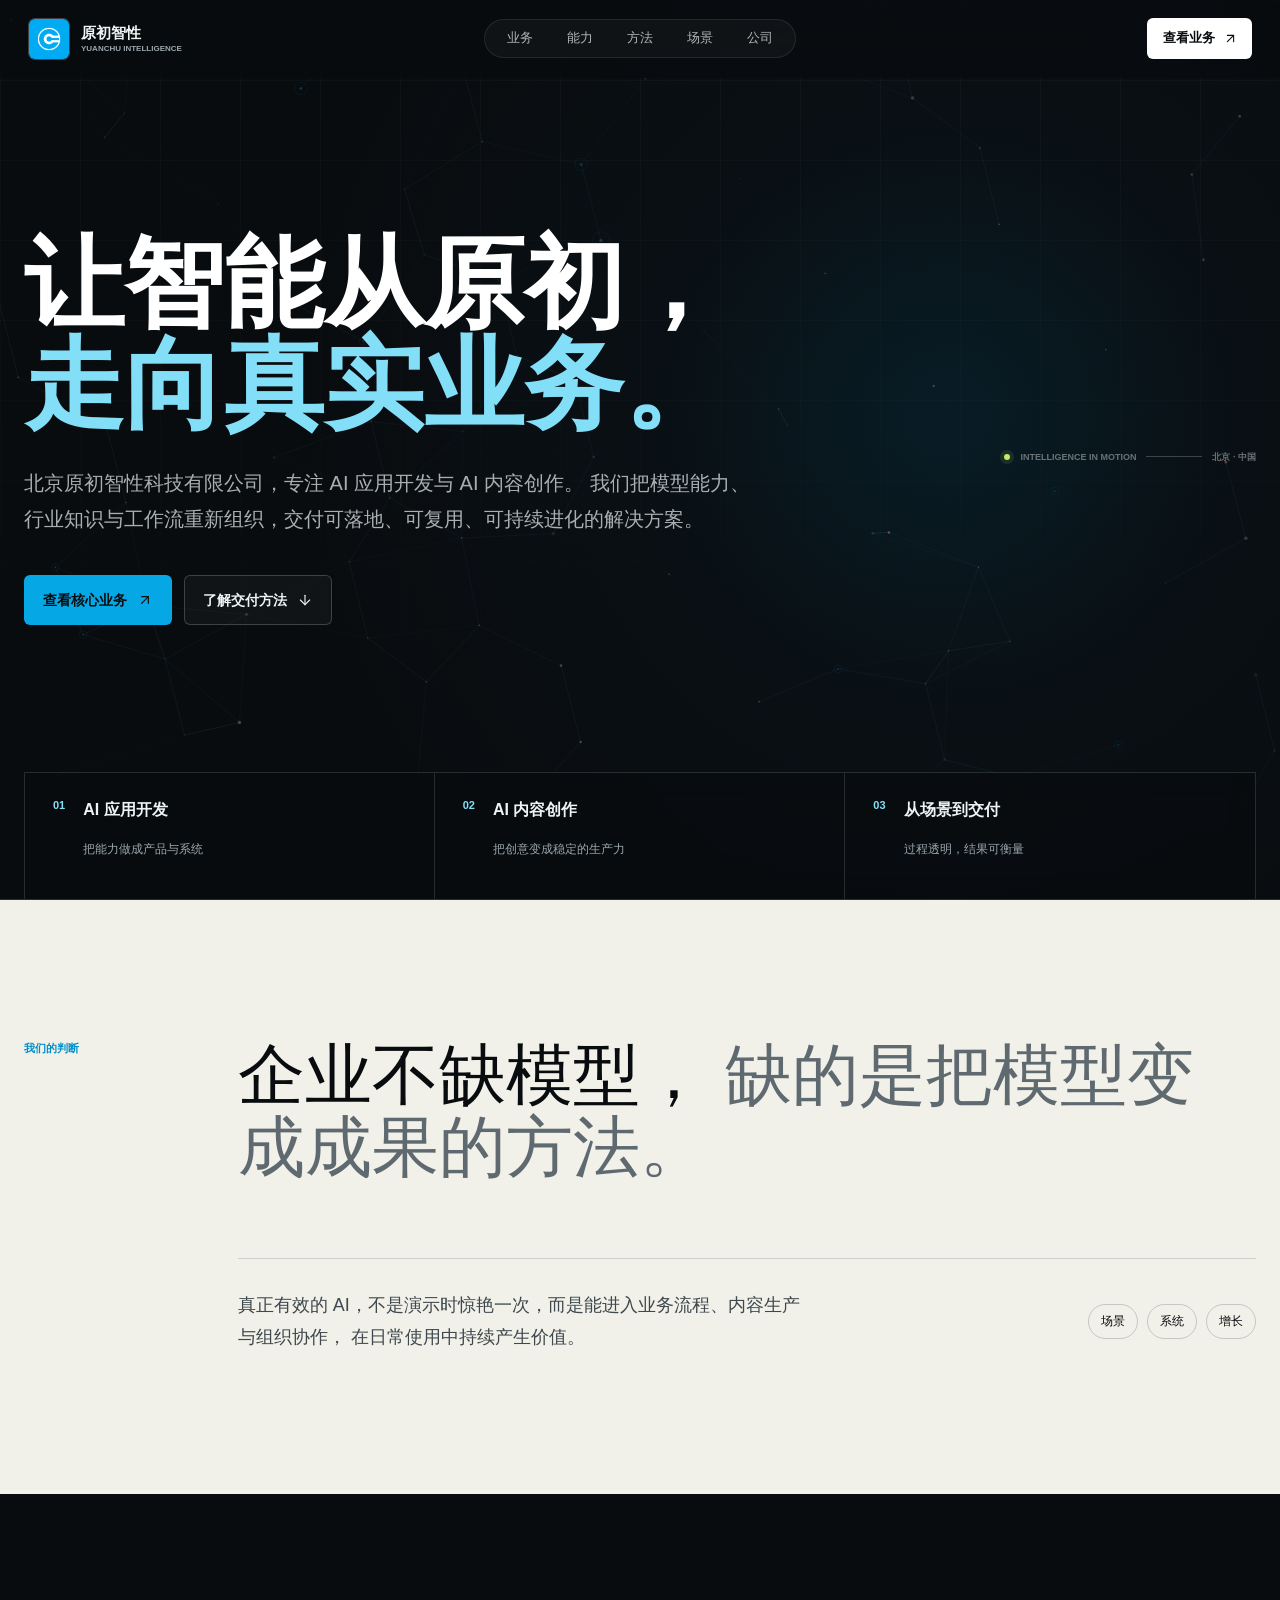
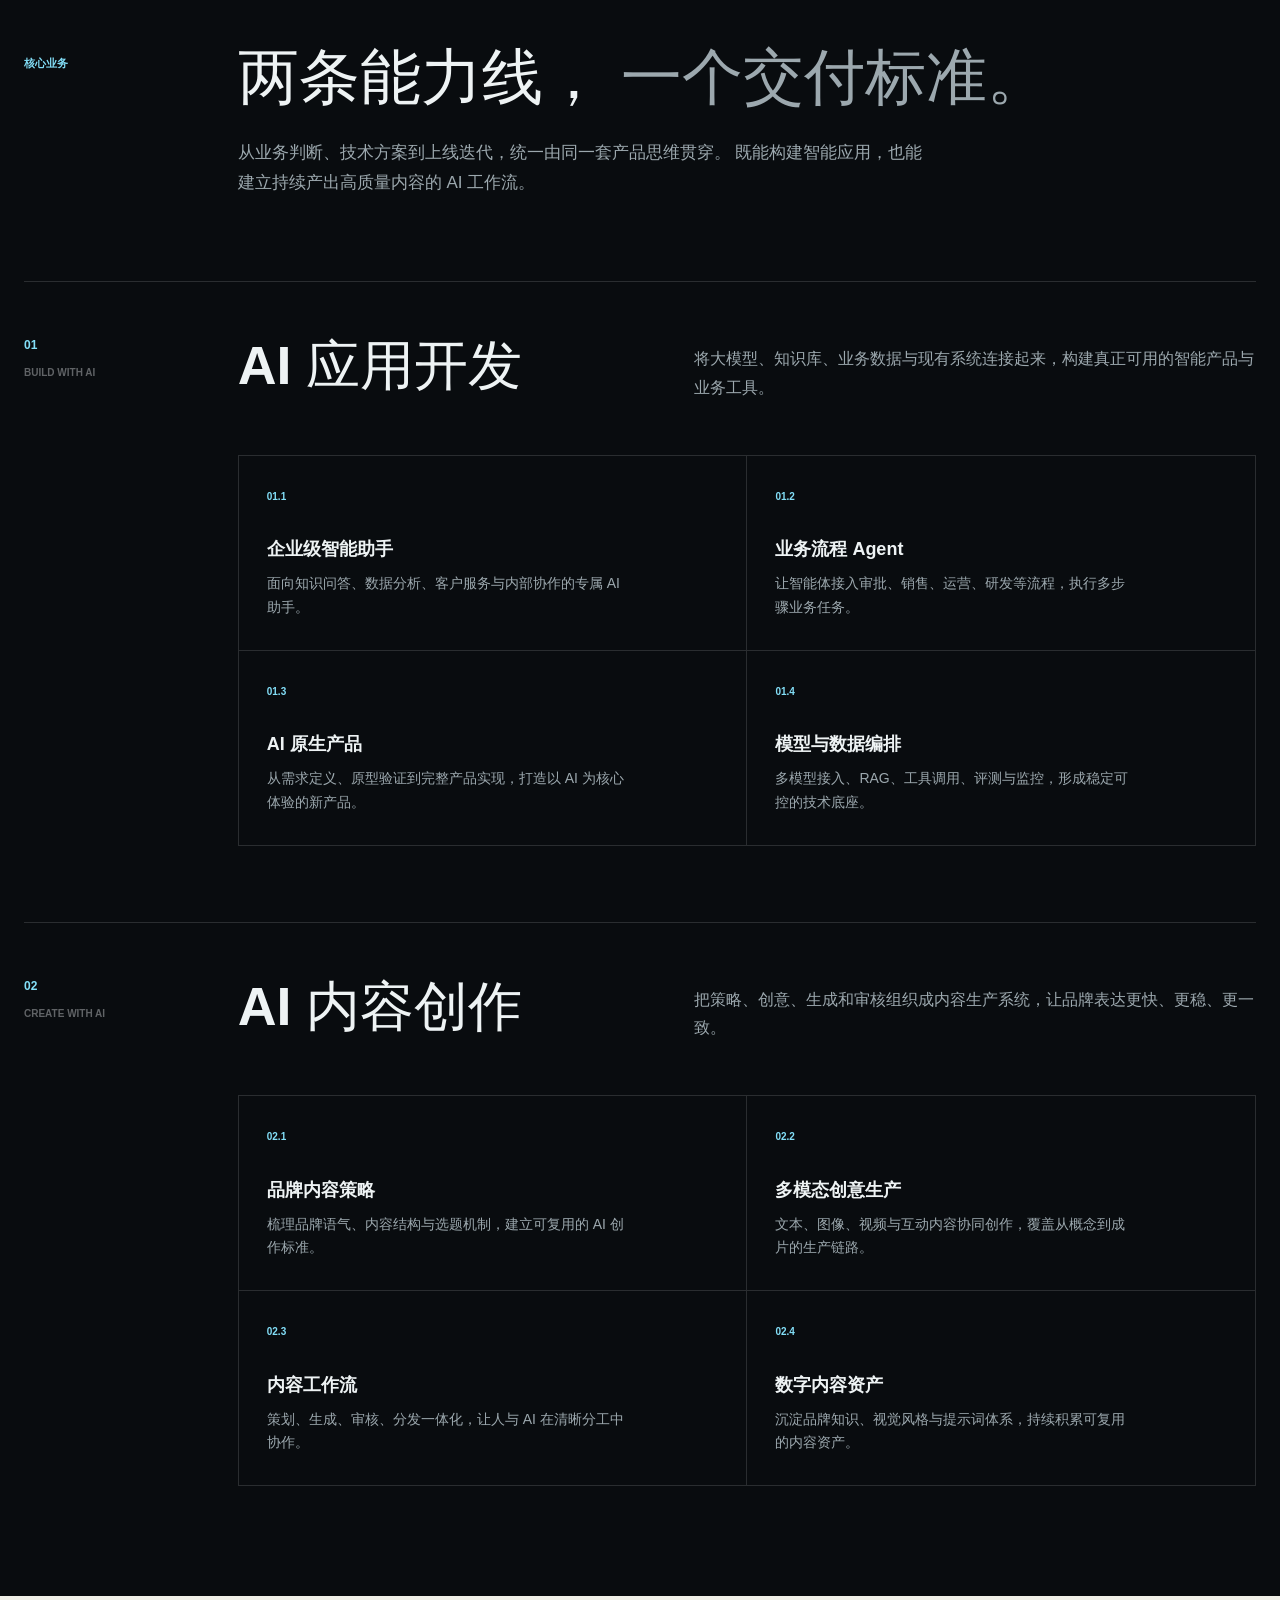
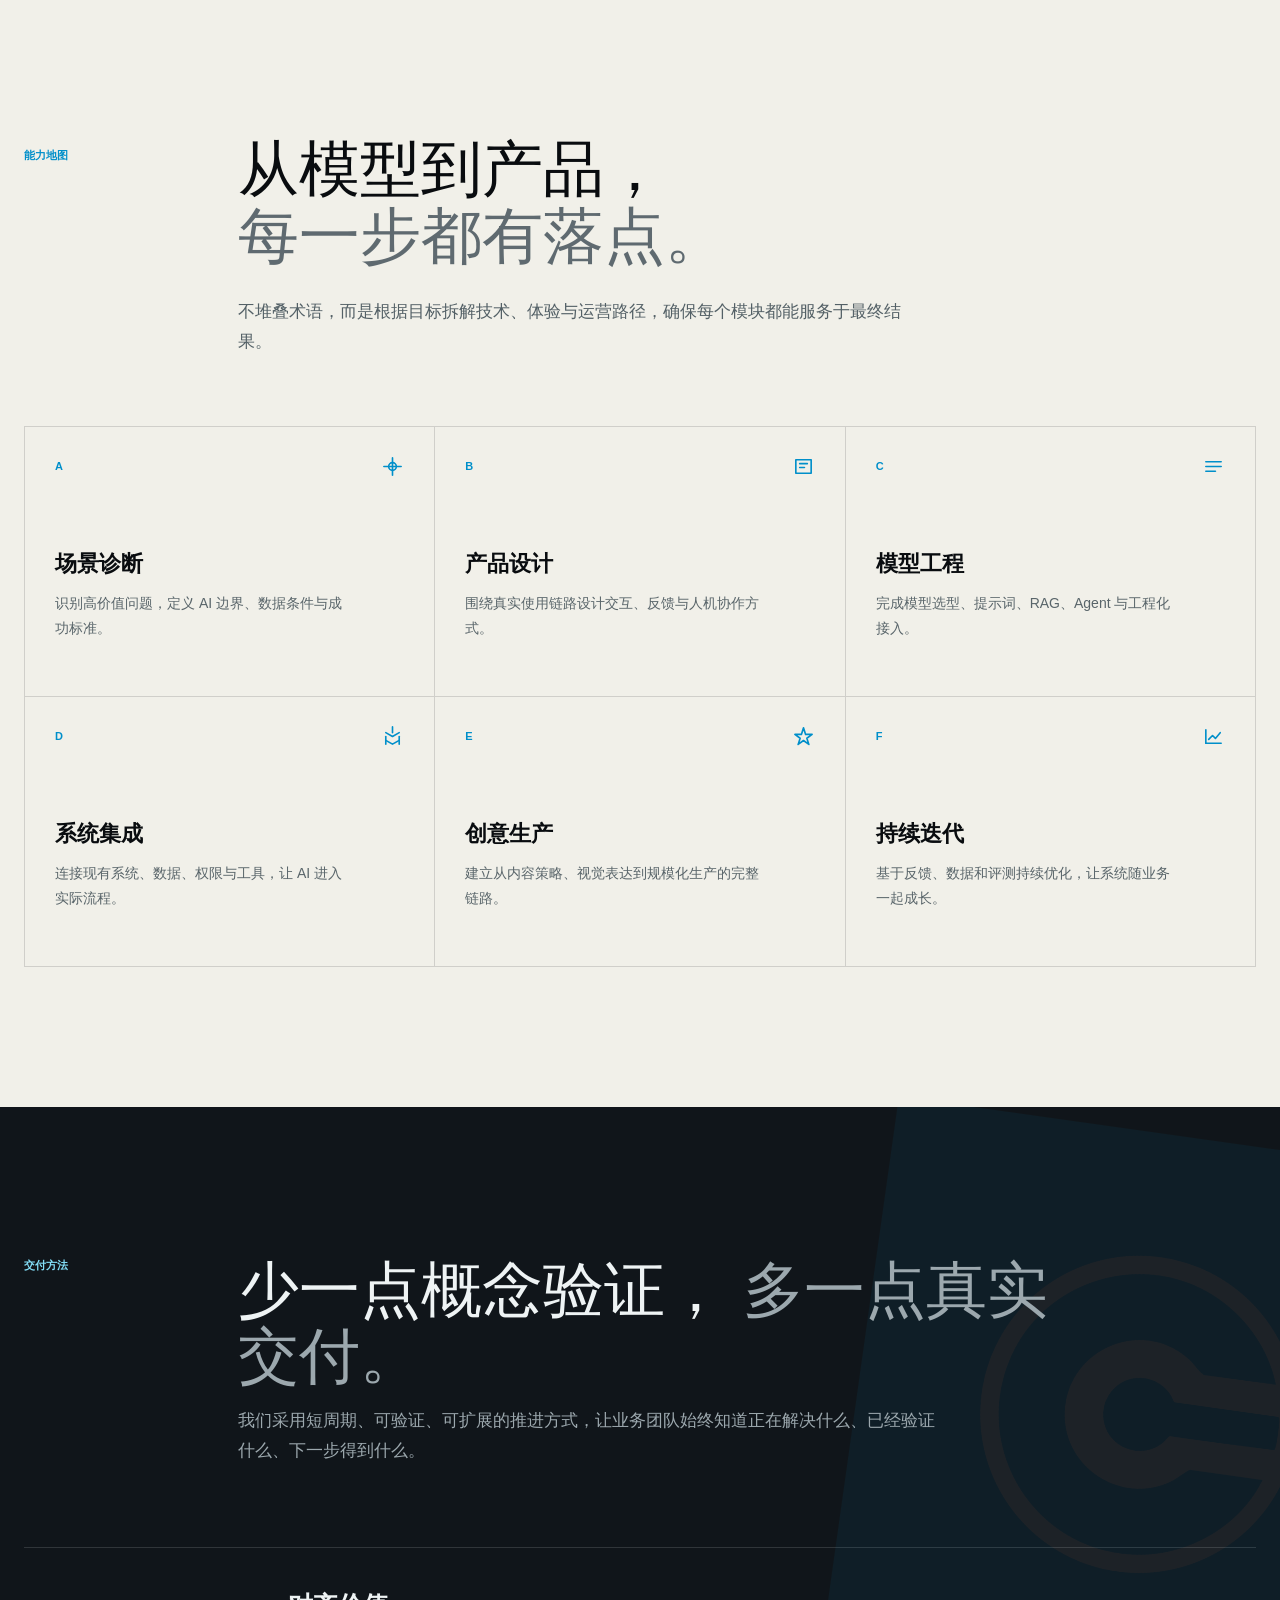
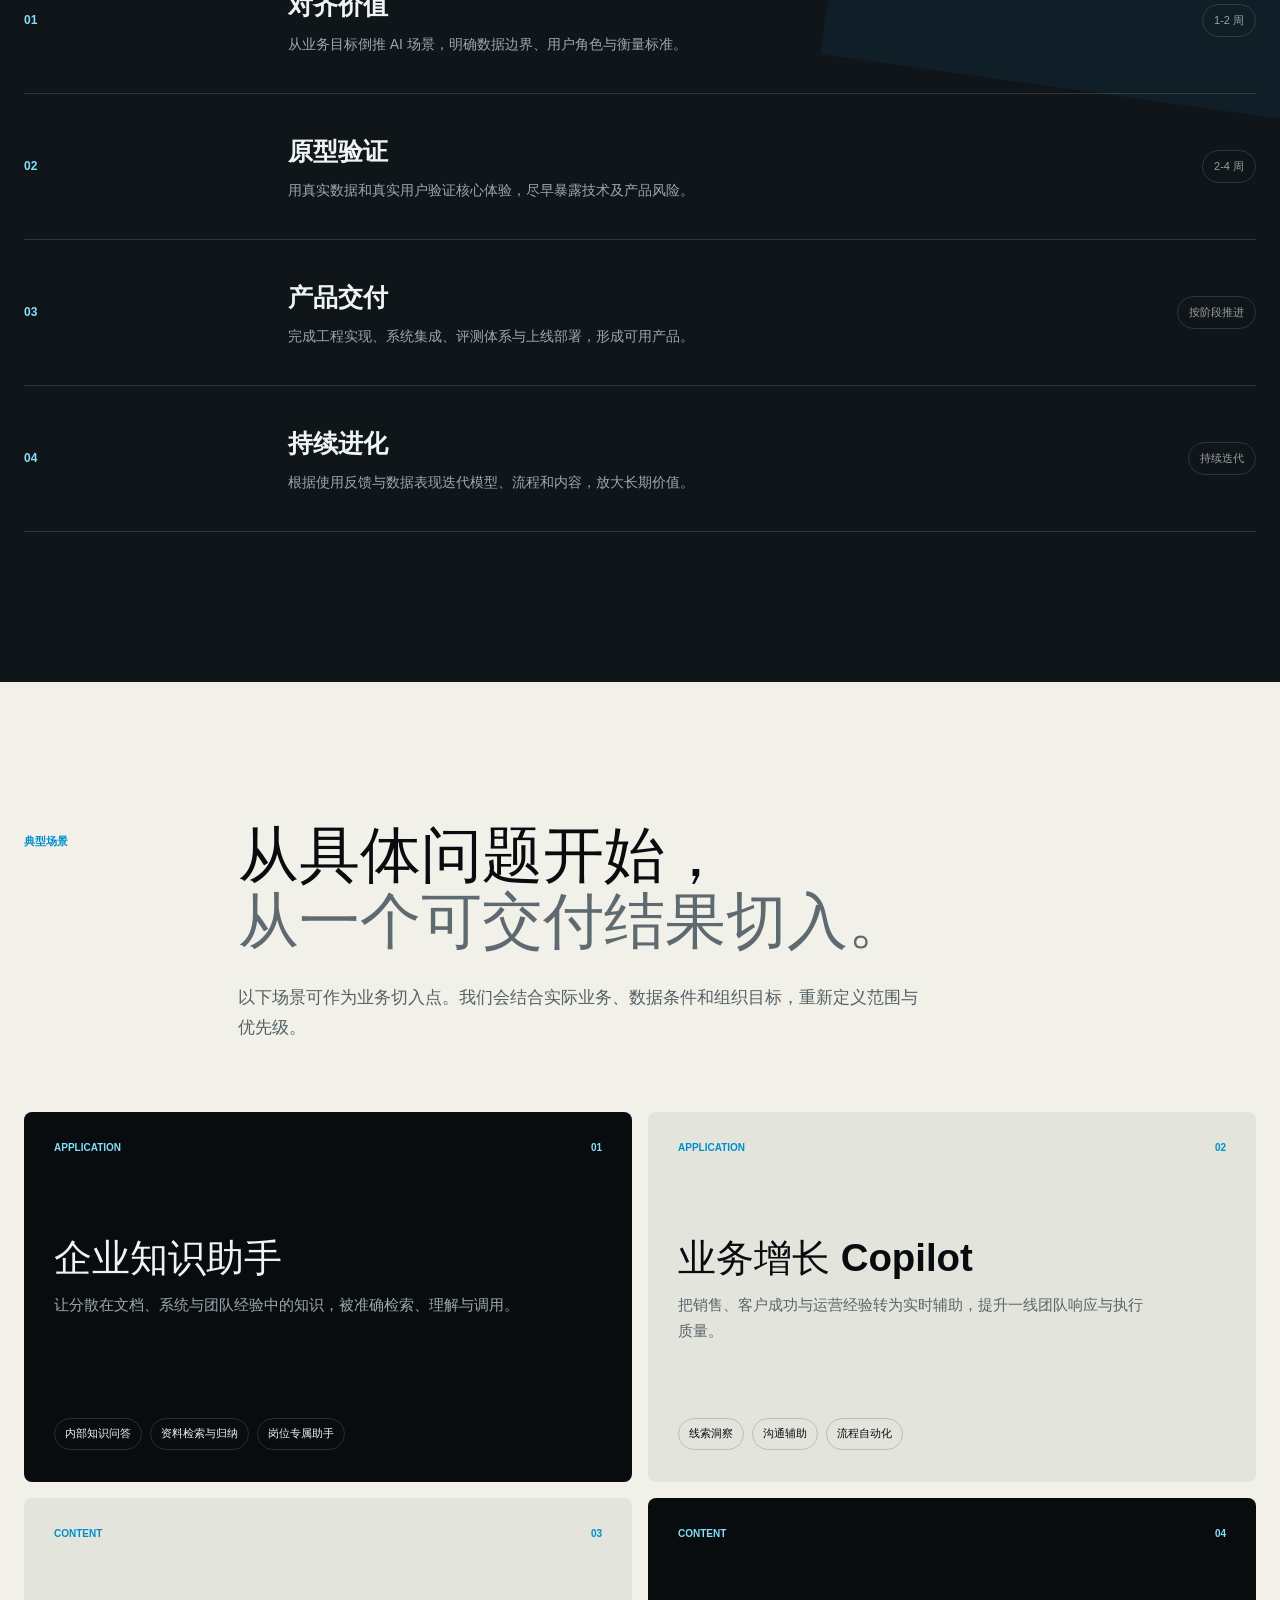
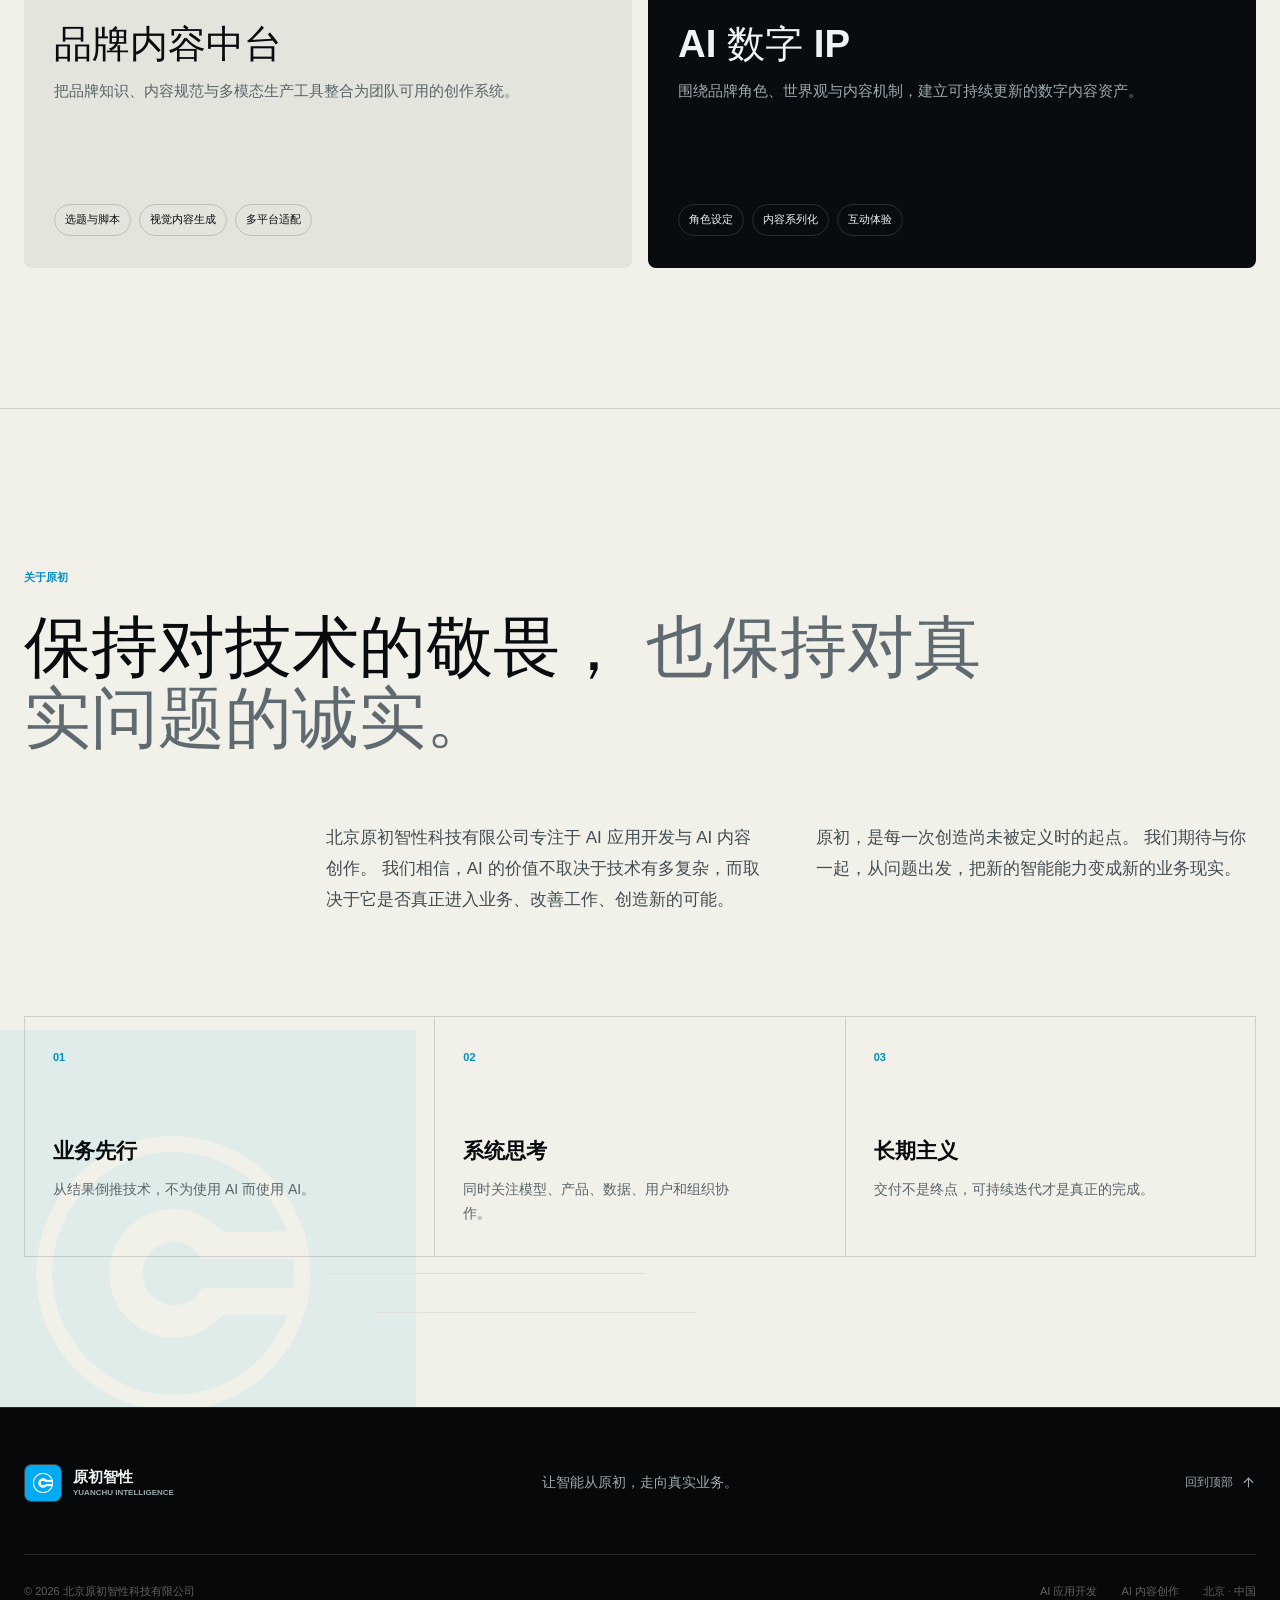
==== commit e026cec2: "style: simplify hero header" ====
--- a/index.html
+++ b/index.html
@@ -89,16 +89,6 @@
         <canvas id="signal-canvas" aria-hidden="true"></canvas>
         <div class="hero__grid" aria-hidden="true"></div>
         <div class="hero__inner">
-          <div class="hero__brand-lockup reveal">
-            <img
-              src="./assets/original-logo.png"
-              alt="原初智性 logo"
-              width="64"
-              height="64"
-            />
-            <span>原初智性 · 让智能进入真实业务</span>
-          </div>
-
           <h1 class="reveal" data-delay="1">
             <span class="hero-line">让智能从原初，</span>
             <span>走向真实业务。</span>
--- a/styles.css
+++ b/styles.css
@@ -370,27 +370,6 @@
   padding-bottom: 188px;
 }
 
-.hero__brand-lockup {
-  display: inline-flex;
-  align-items: center;
-  gap: 12px;
-  max-width: 100%;
-  margin-bottom: 30px;
-  color: rgba(238, 243, 244, 0.72);
-  font-size: 12px;
-}
-
-.hero__brand-lockup span {
-  white-space: nowrap;
-}
-
-.hero__brand-lockup img {
-  width: 54px;
-  height: 54px;
-  border: 1px solid rgba(255, 255, 255, 0.28);
-  border-radius: 9px;
-}
-
 .hero h1 {
   width: 100%;
   max-width: 930px;
@@ -1342,10 +1321,6 @@
     padding-bottom: 72px;
   }
 
-  .hero__brand-lockup {
-    margin-bottom: 22px;
-  }
-
   .hero h1 {
     font-size: clamp(38px, 11vw, 50px);
   }
@@ -1496,16 +1471,6 @@
     padding-bottom: 58px;
   }
 
-  .hero__brand-lockup img {
-    width: 46px;
-    height: 46px;
-  }
-
-  .hero__brand-lockup {
-    gap: 10px;
-    font-size: 11px;
-  }
-
   .hero__actions,
   .hero__actions .button {
     width: 100%;
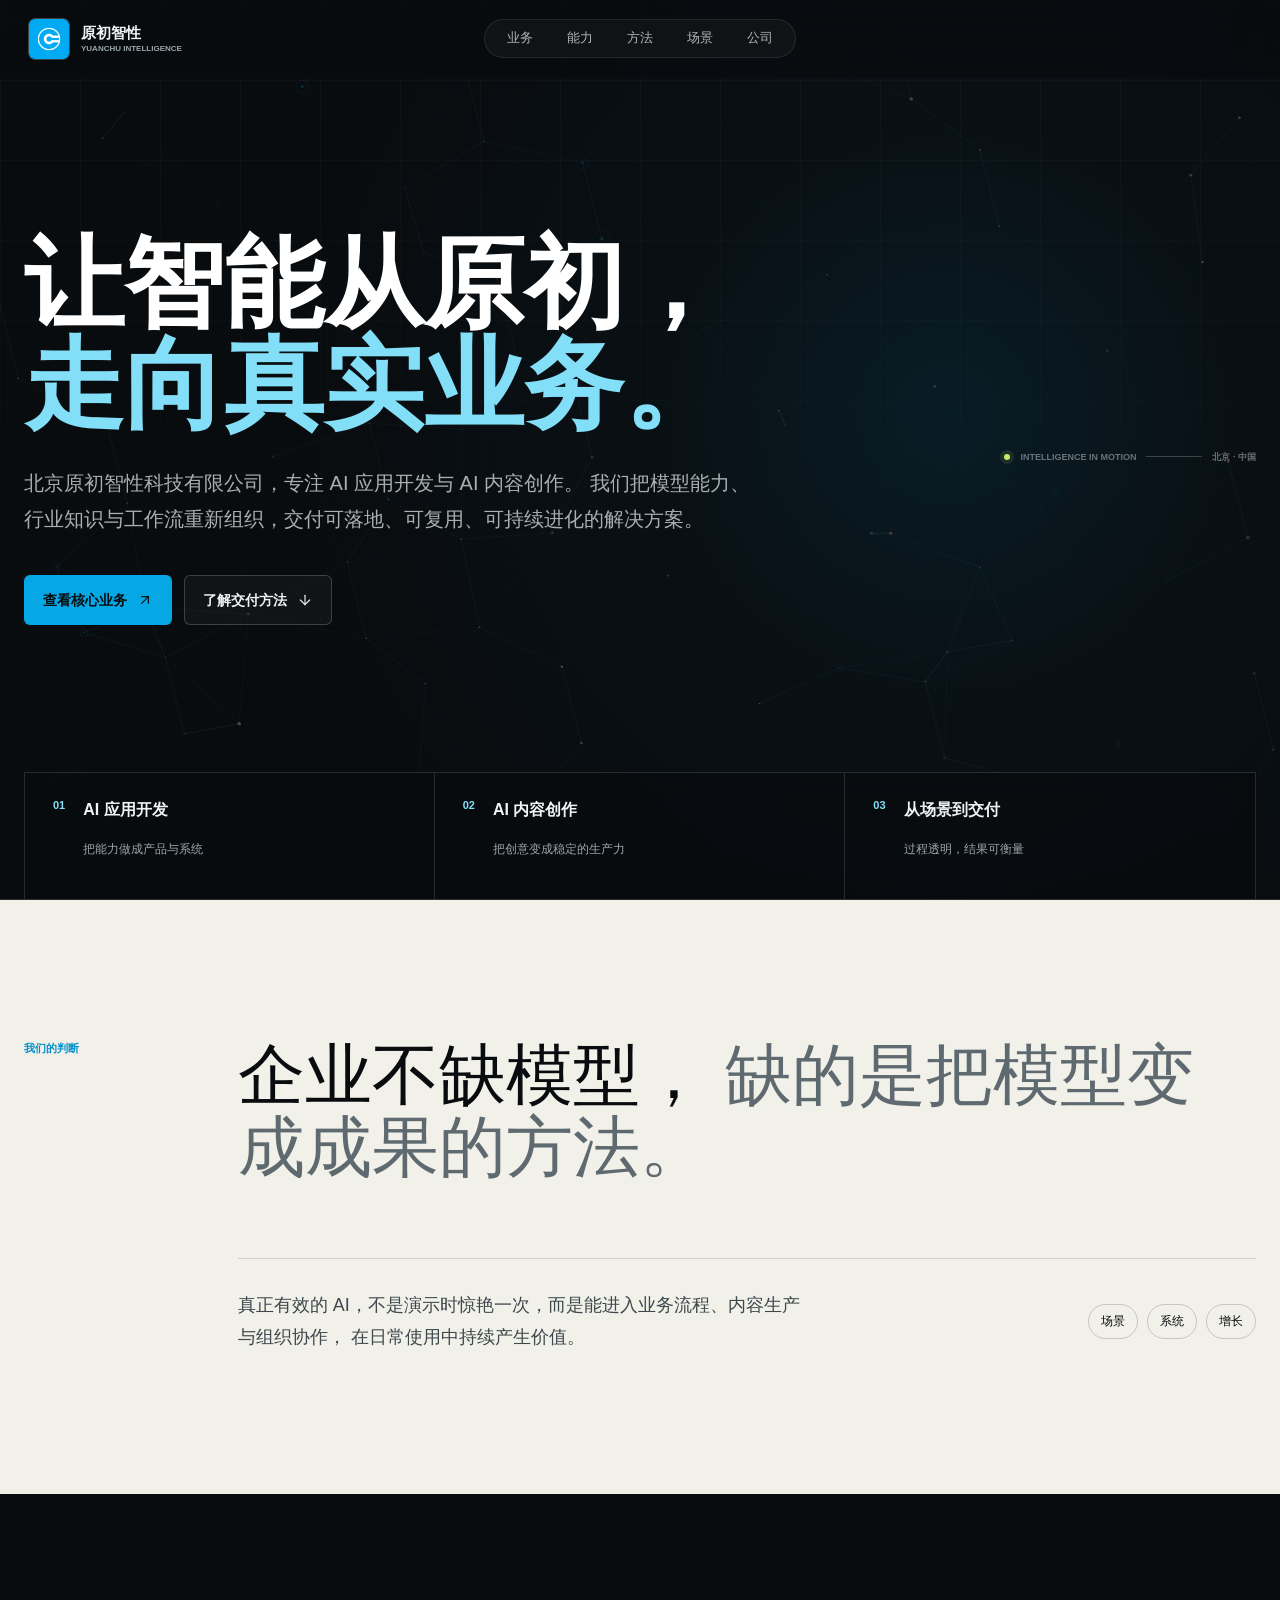
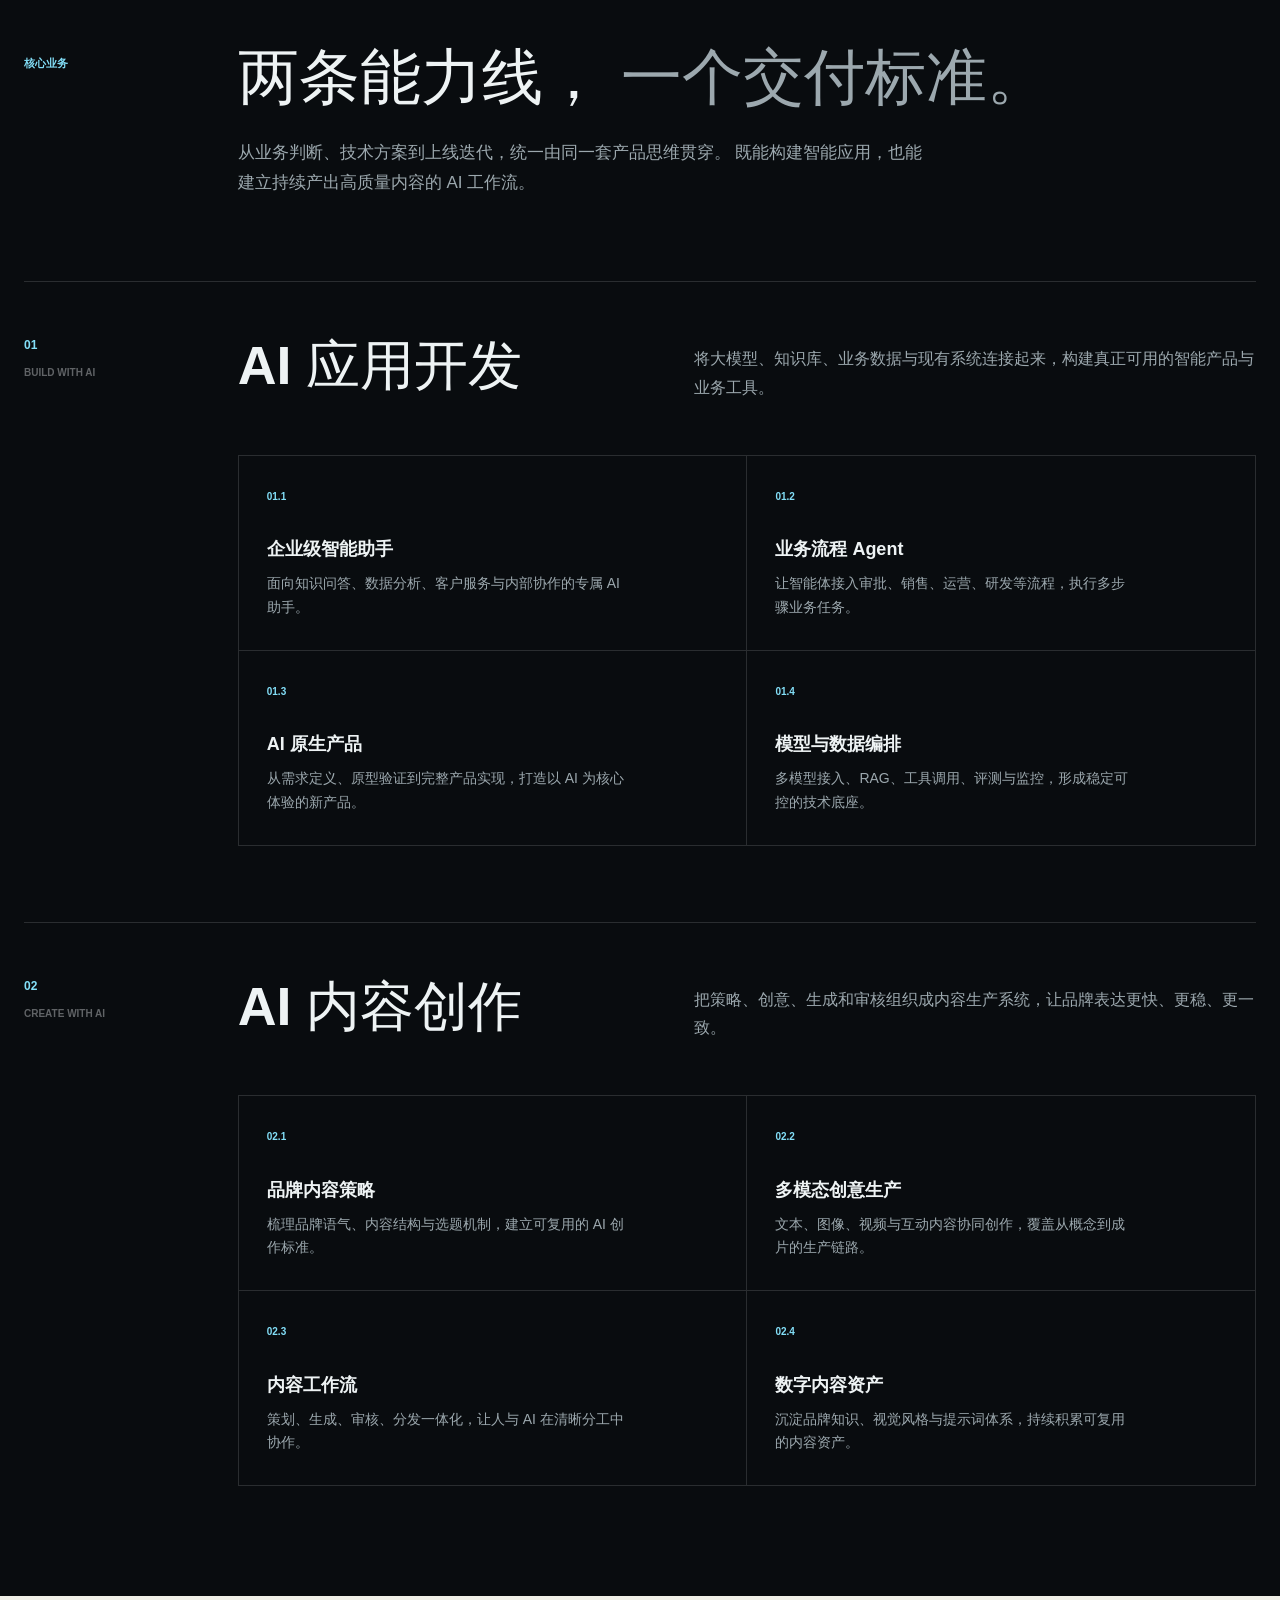
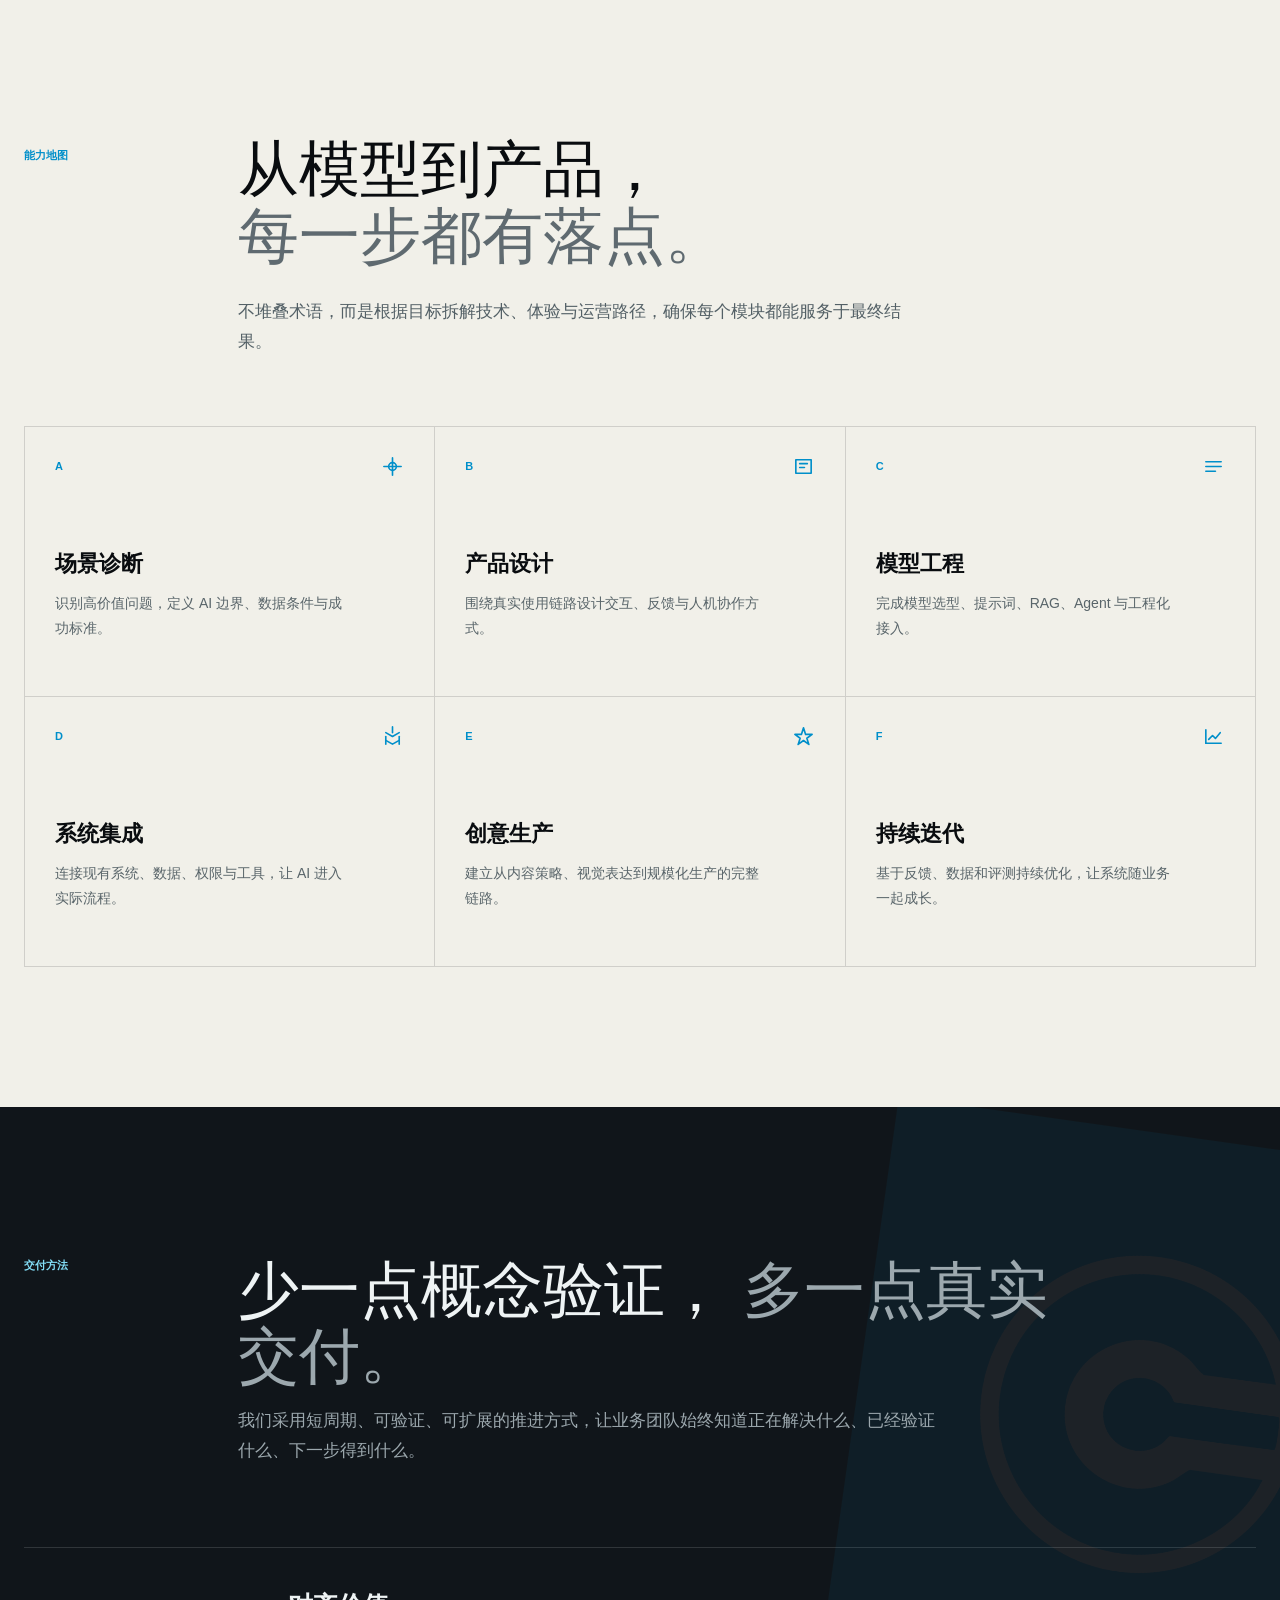
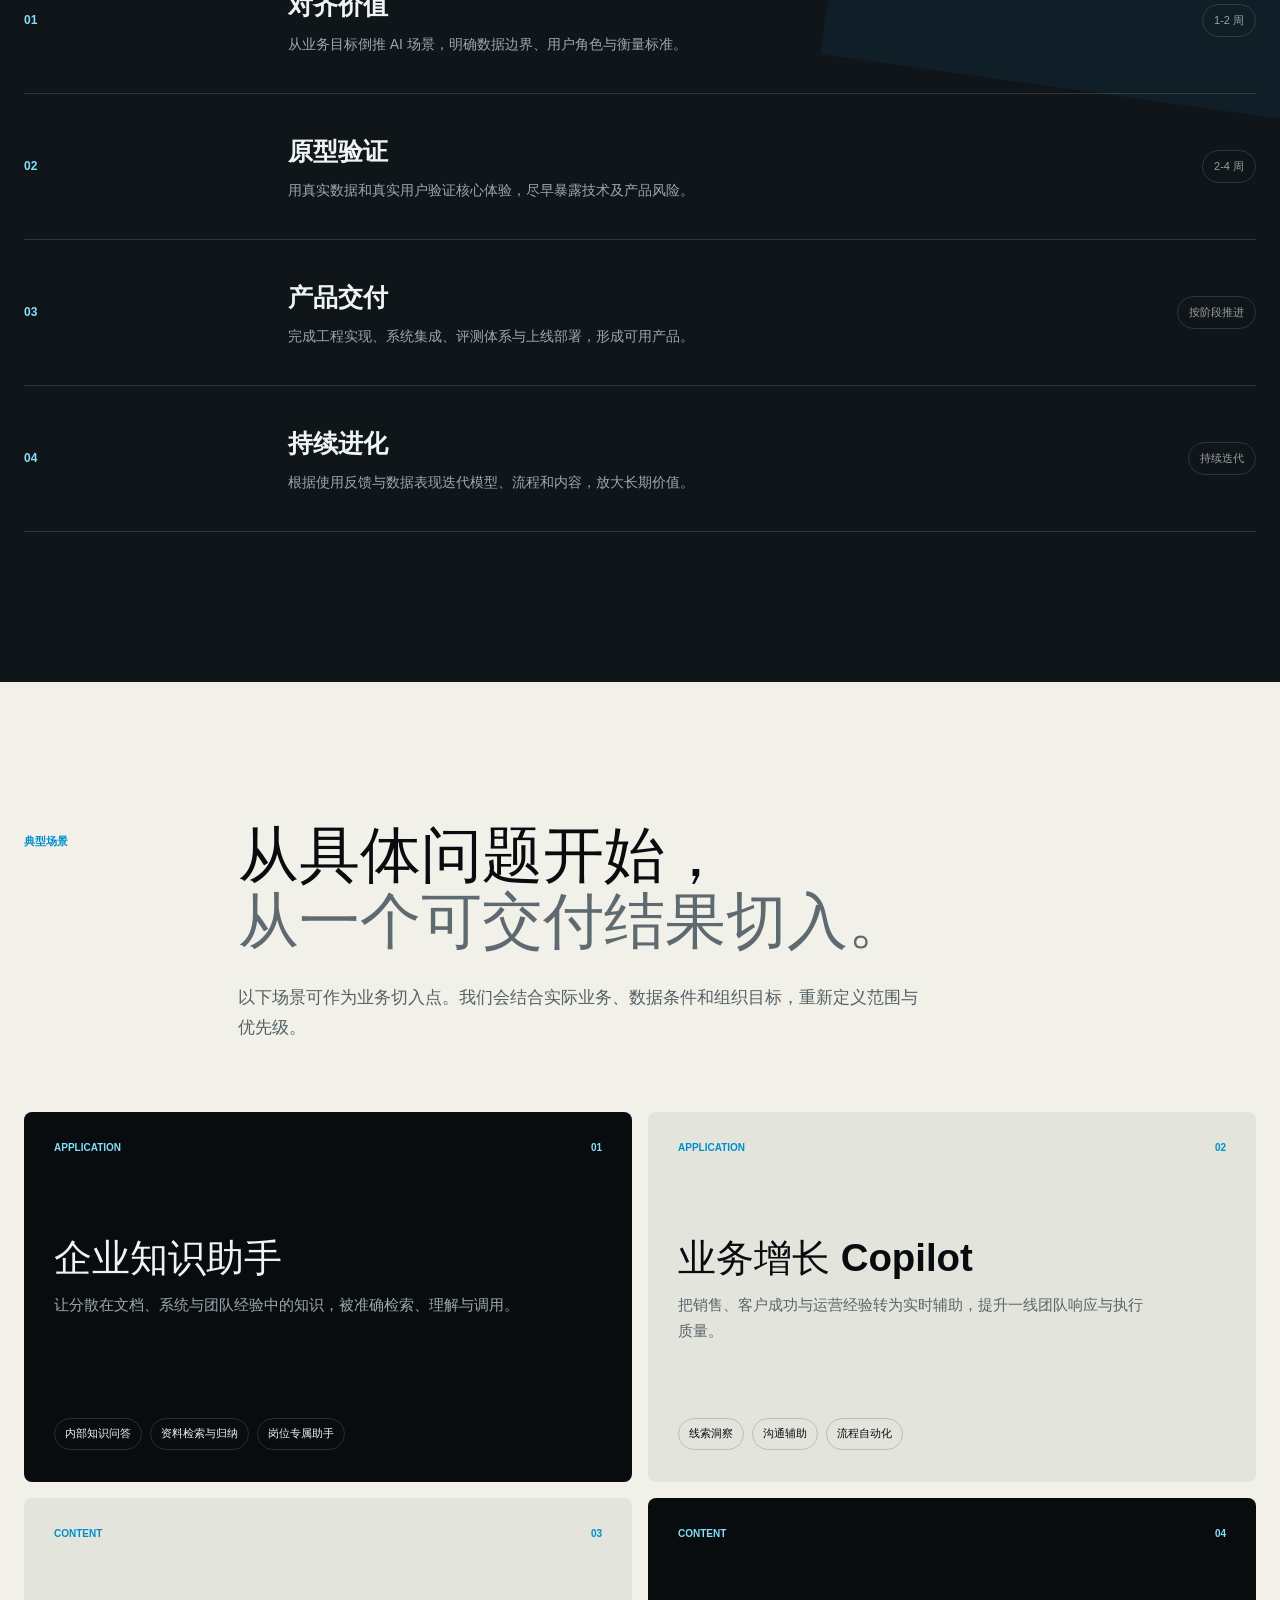
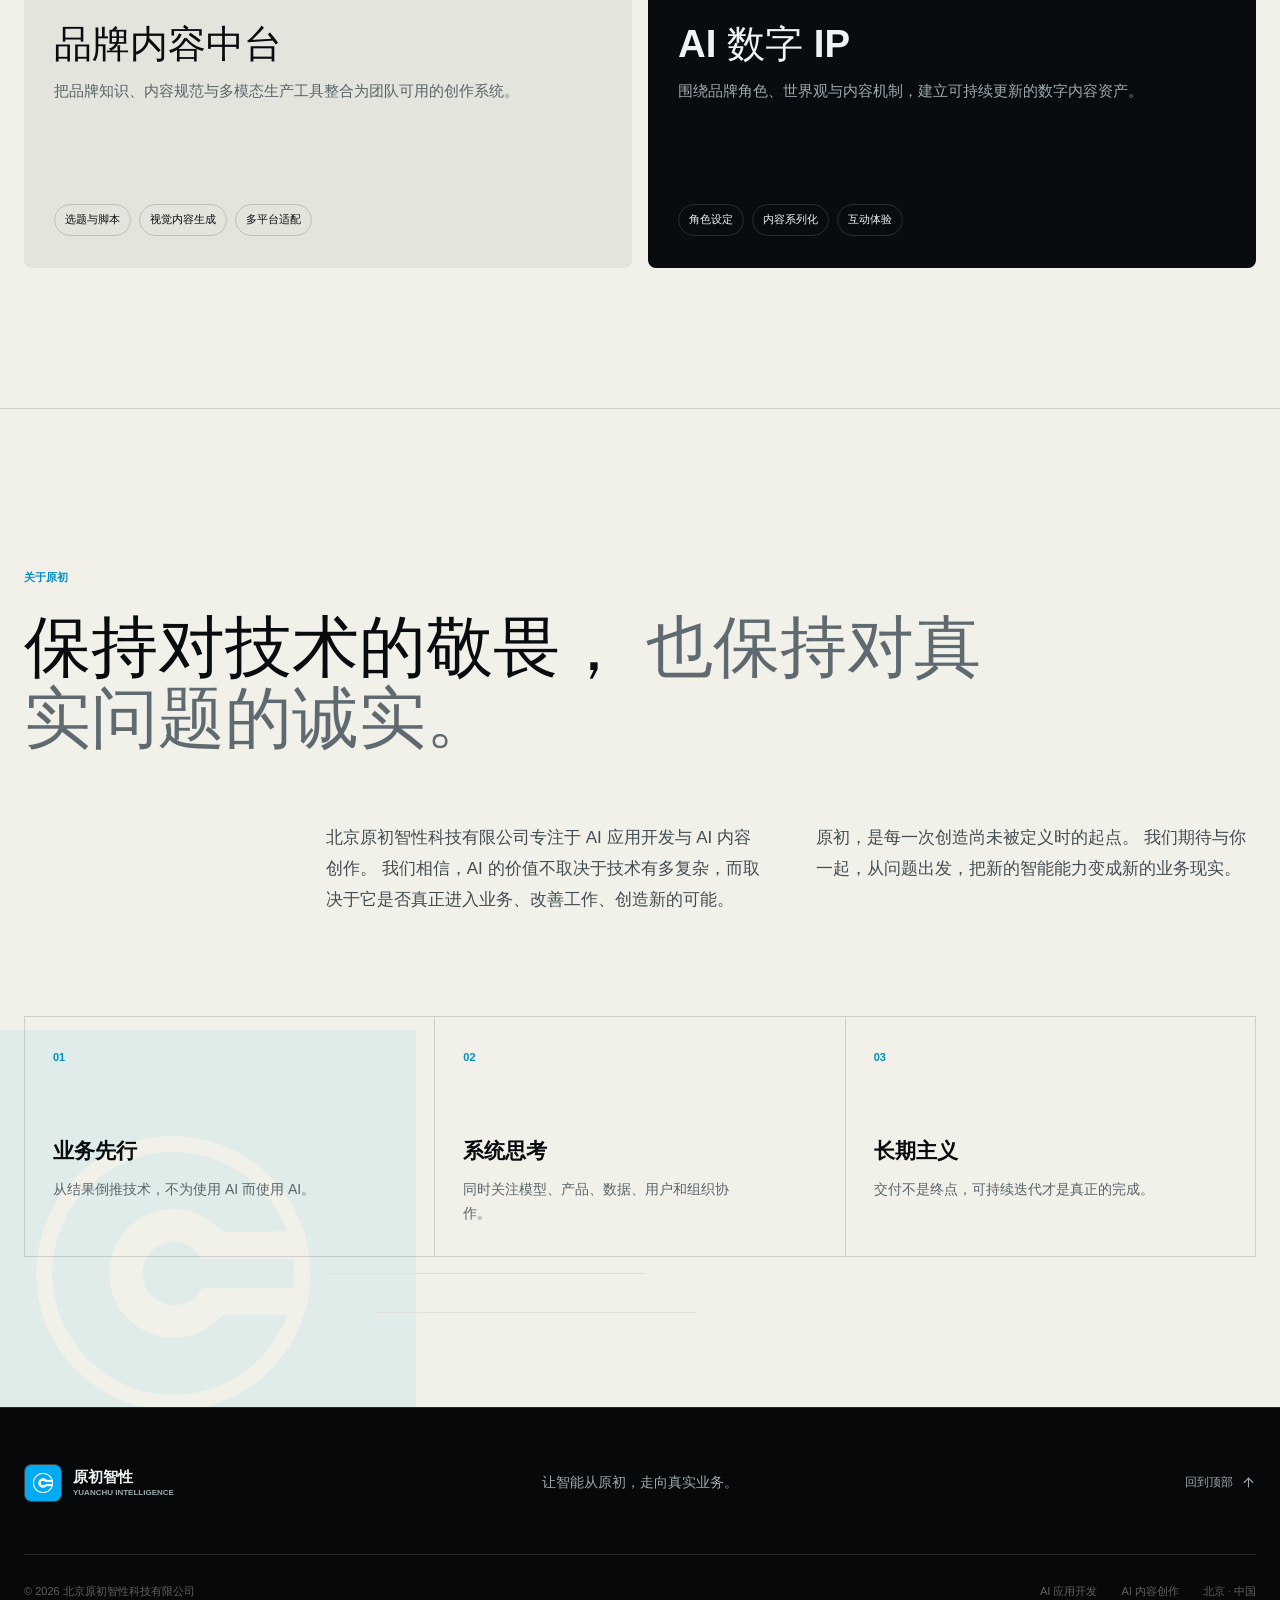
==== commit 8e8b7153: "style: remove header business action" ====
--- a/index.html
+++ b/index.html
@@ -46,14 +46,6 @@
         <a href="#scenarios">场景</a>
         <a href="#company">公司</a>
       </nav>
-
-      <a class="header-cta" href="#services">
-        <span>查看业务</span>
-        <svg viewBox="0 0 24 24" aria-hidden="true">
-          <path d="M7 7h10v10" />
-          <path d="M7 17 17 7" />
-        </svg>
-      </a>
 
       <button
         class="menu-toggle"
--- a/styles.css
+++ b/styles.css
@@ -240,32 +240,6 @@
   transform-origin: left center;
 }
 
-.header-cta {
-  display: inline-flex;
-  align-items: center;
-  justify-self: end;
-  gap: 8px;
-  padding: 10px 14px 10px 16px;
-  color: var(--night);
-  background: var(--white);
-  border-radius: 6px;
-  font-size: 13px;
-  font-weight: 650;
-  transition:
-    background 180ms ease,
-    transform 180ms ease;
-}
-
-.header-cta svg {
-  width: 15px;
-  height: 15px;
-}
-
-.header-cta:hover {
-  background: var(--brand-soft);
-  transform: translateY(-1px);
-}
-
 .menu-toggle {
   display: none;
   align-items: center;
@@ -1284,8 +1258,7 @@
     padding: 0 18px;
   }
 
-  .desktop-nav,
-  .header-cta {
+  .desktop-nav {
     display: none;
   }
 
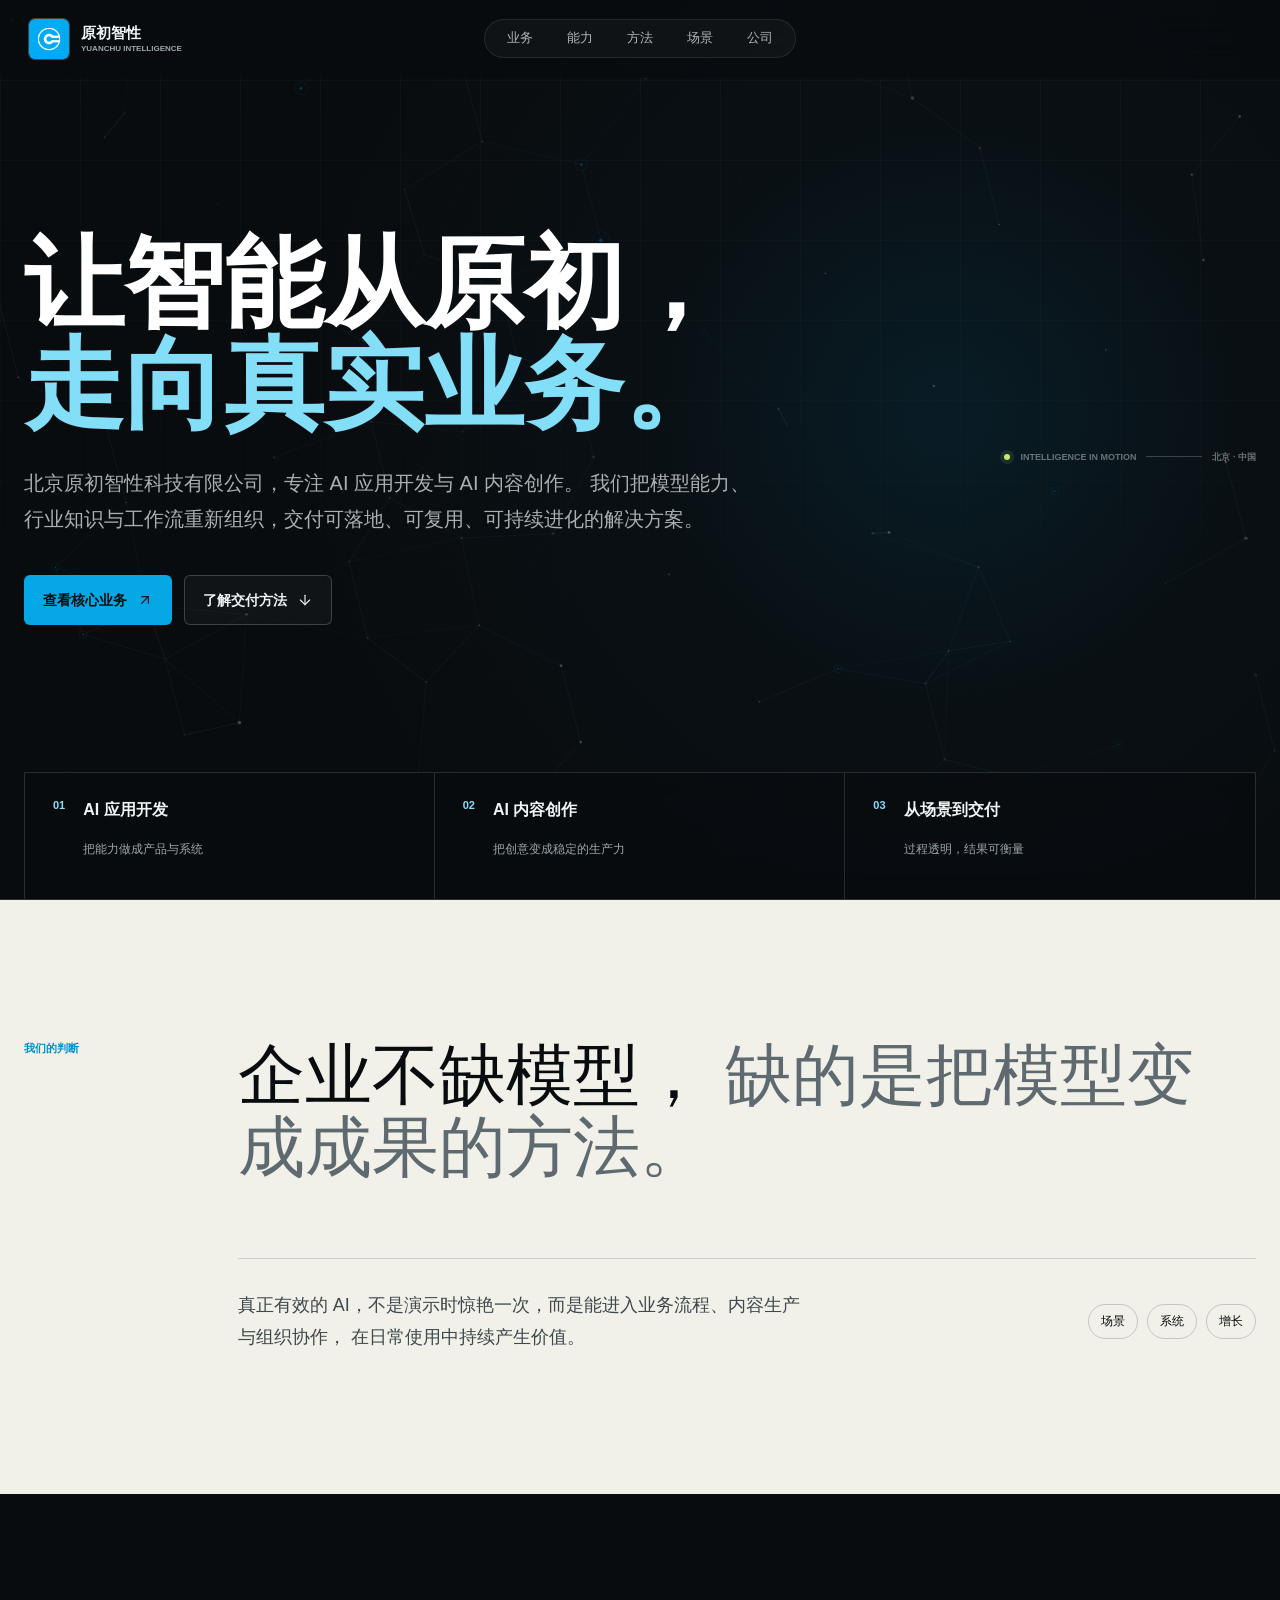
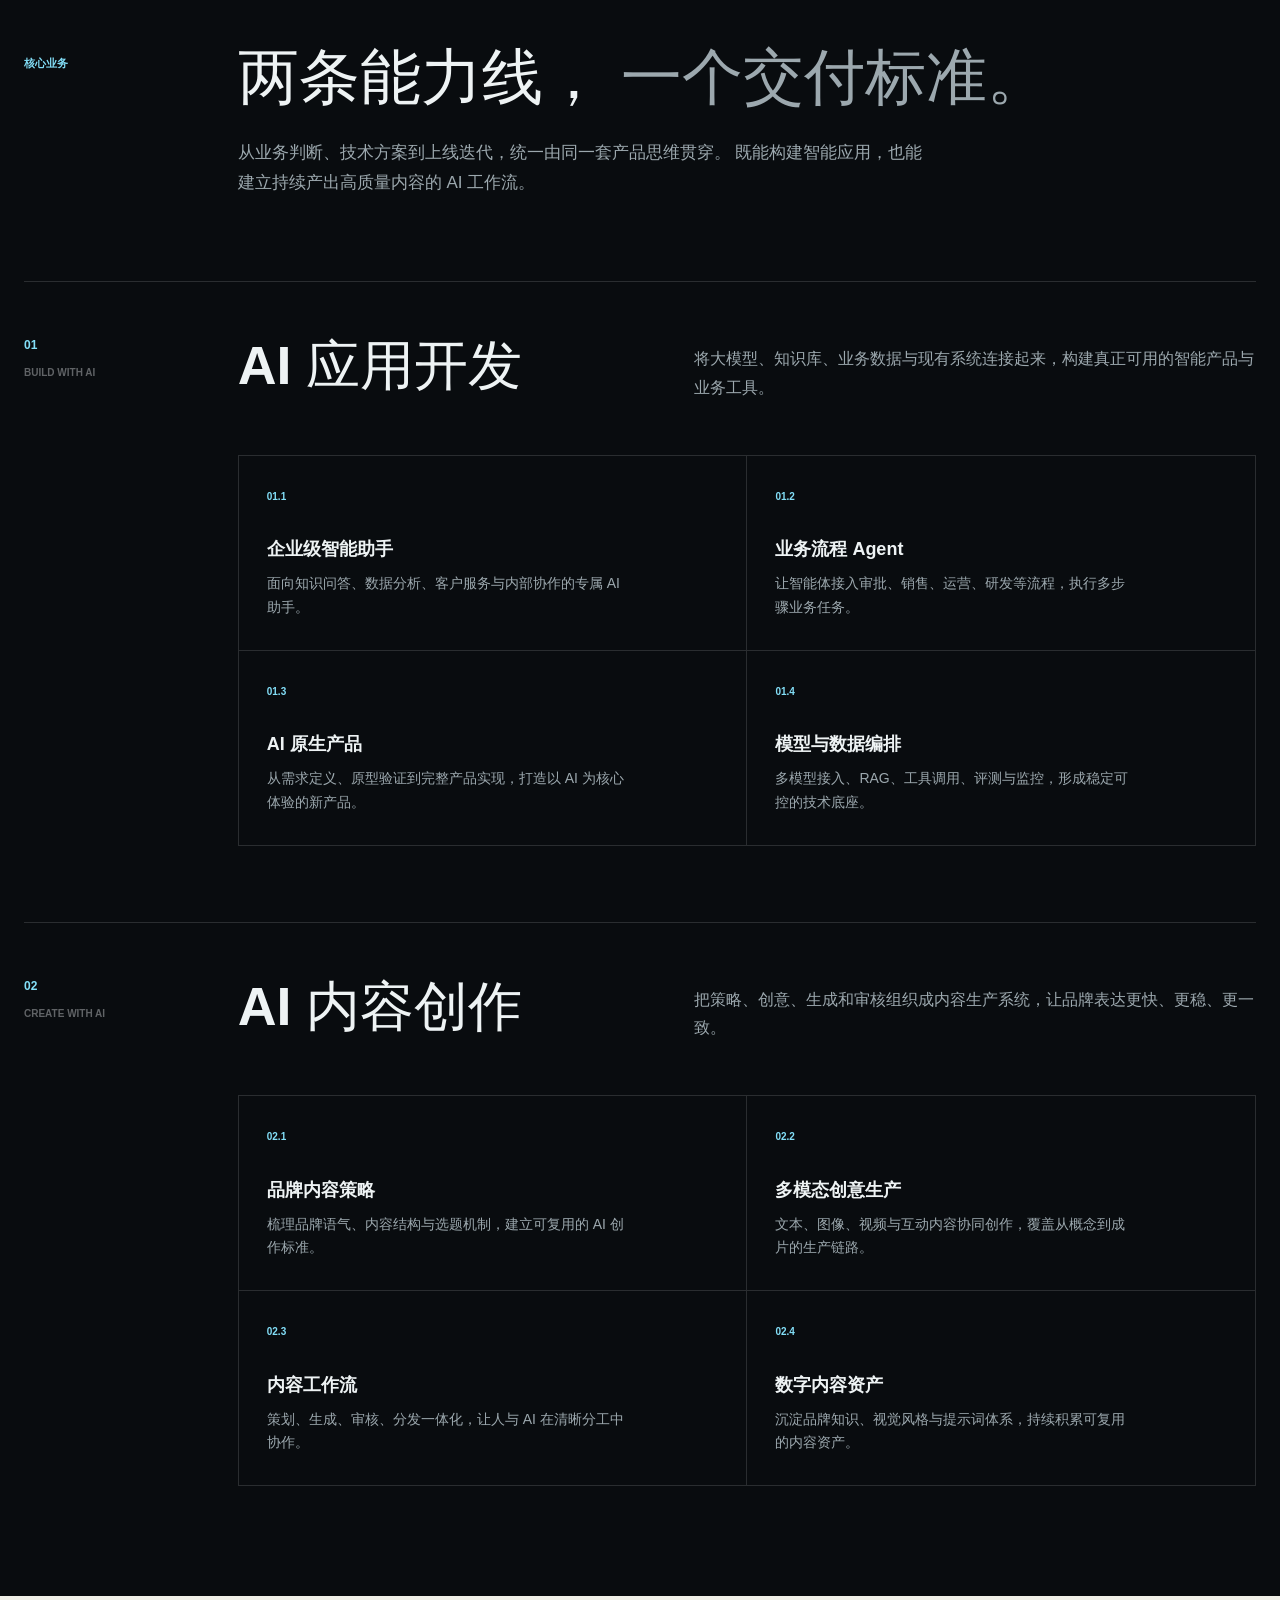
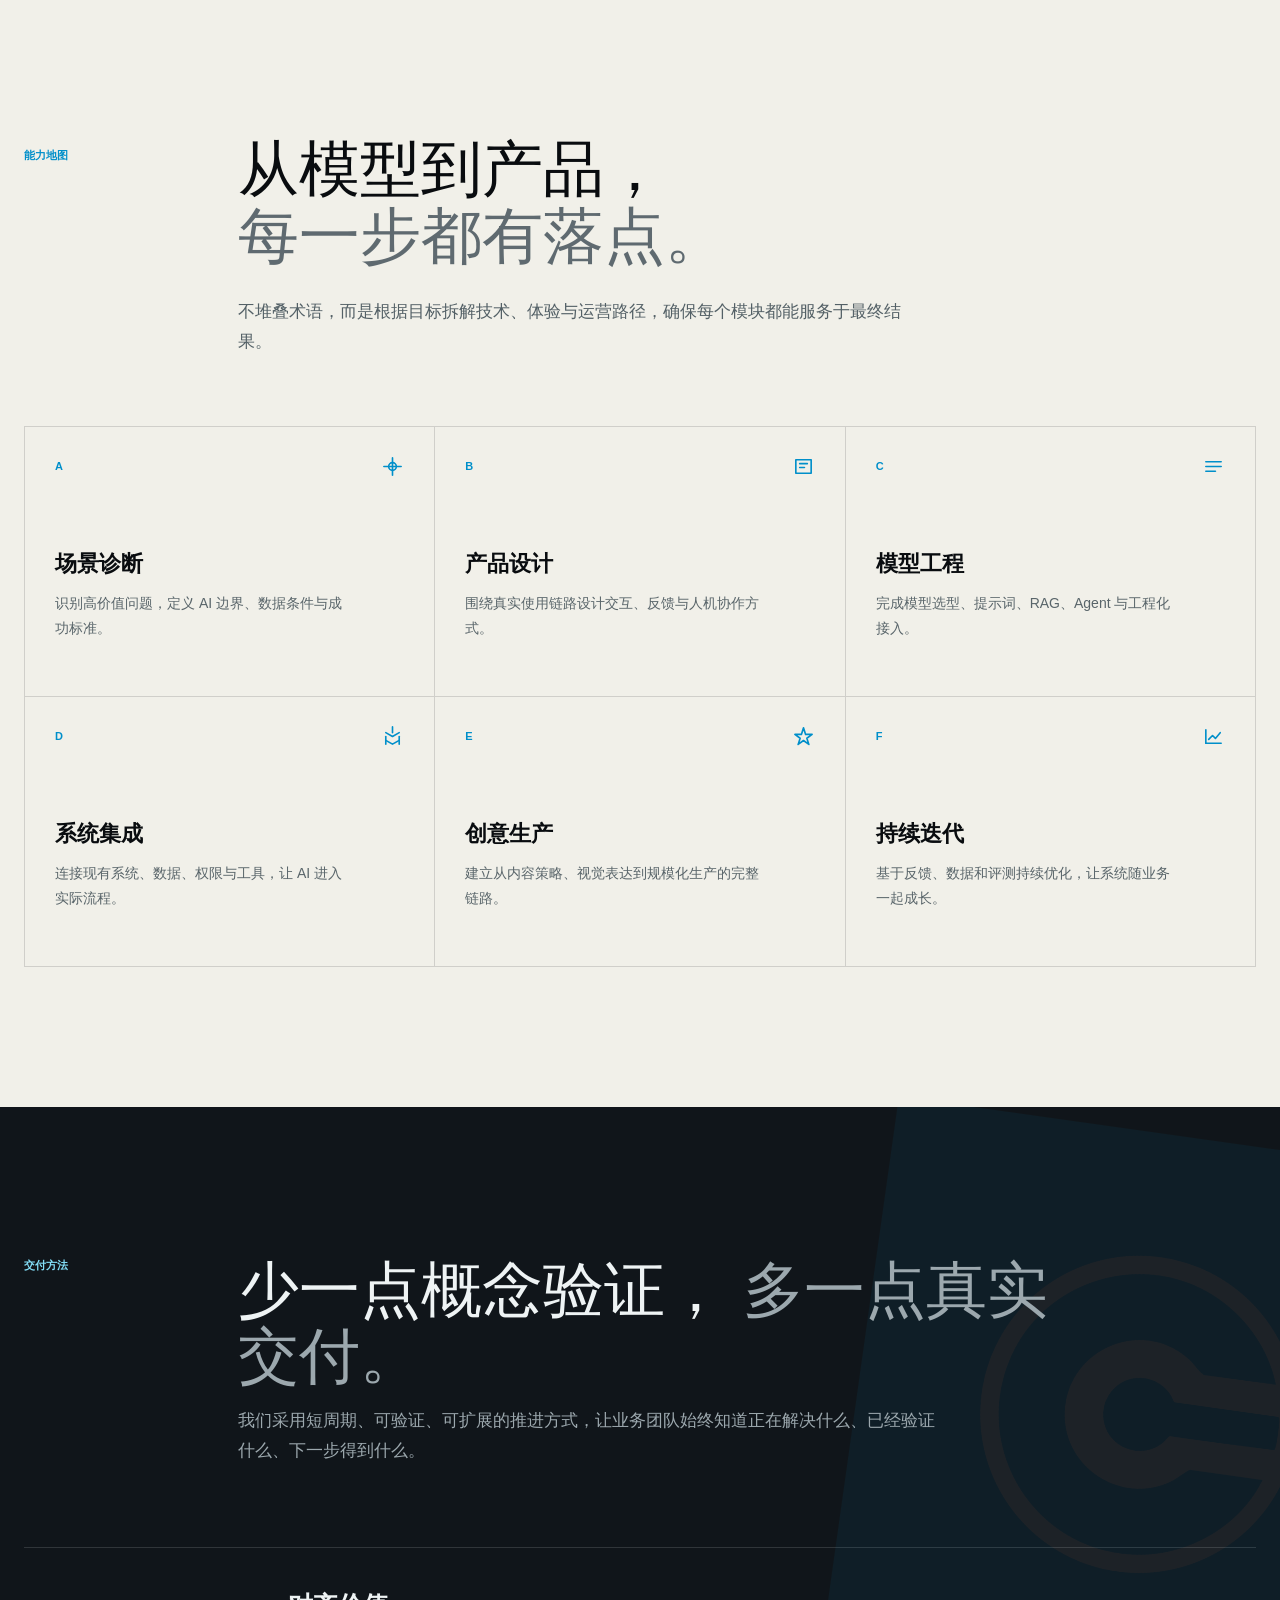
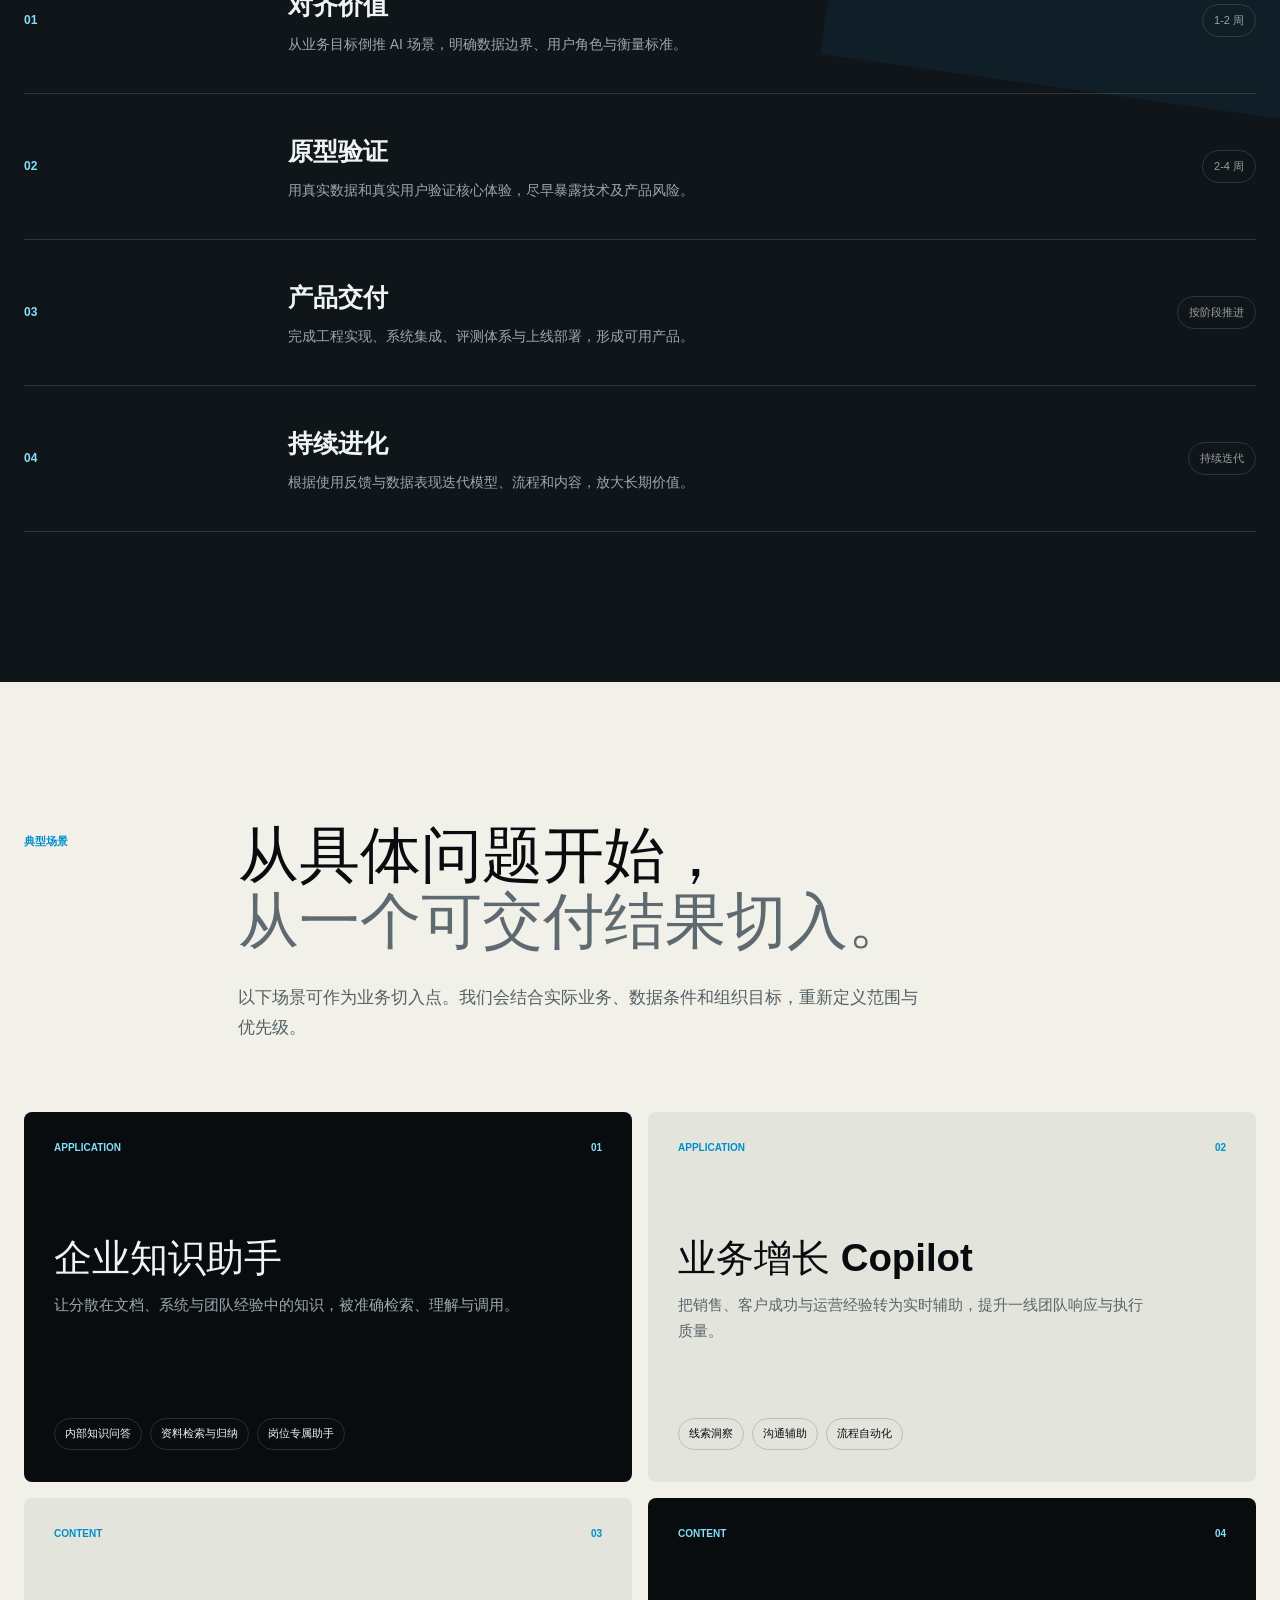
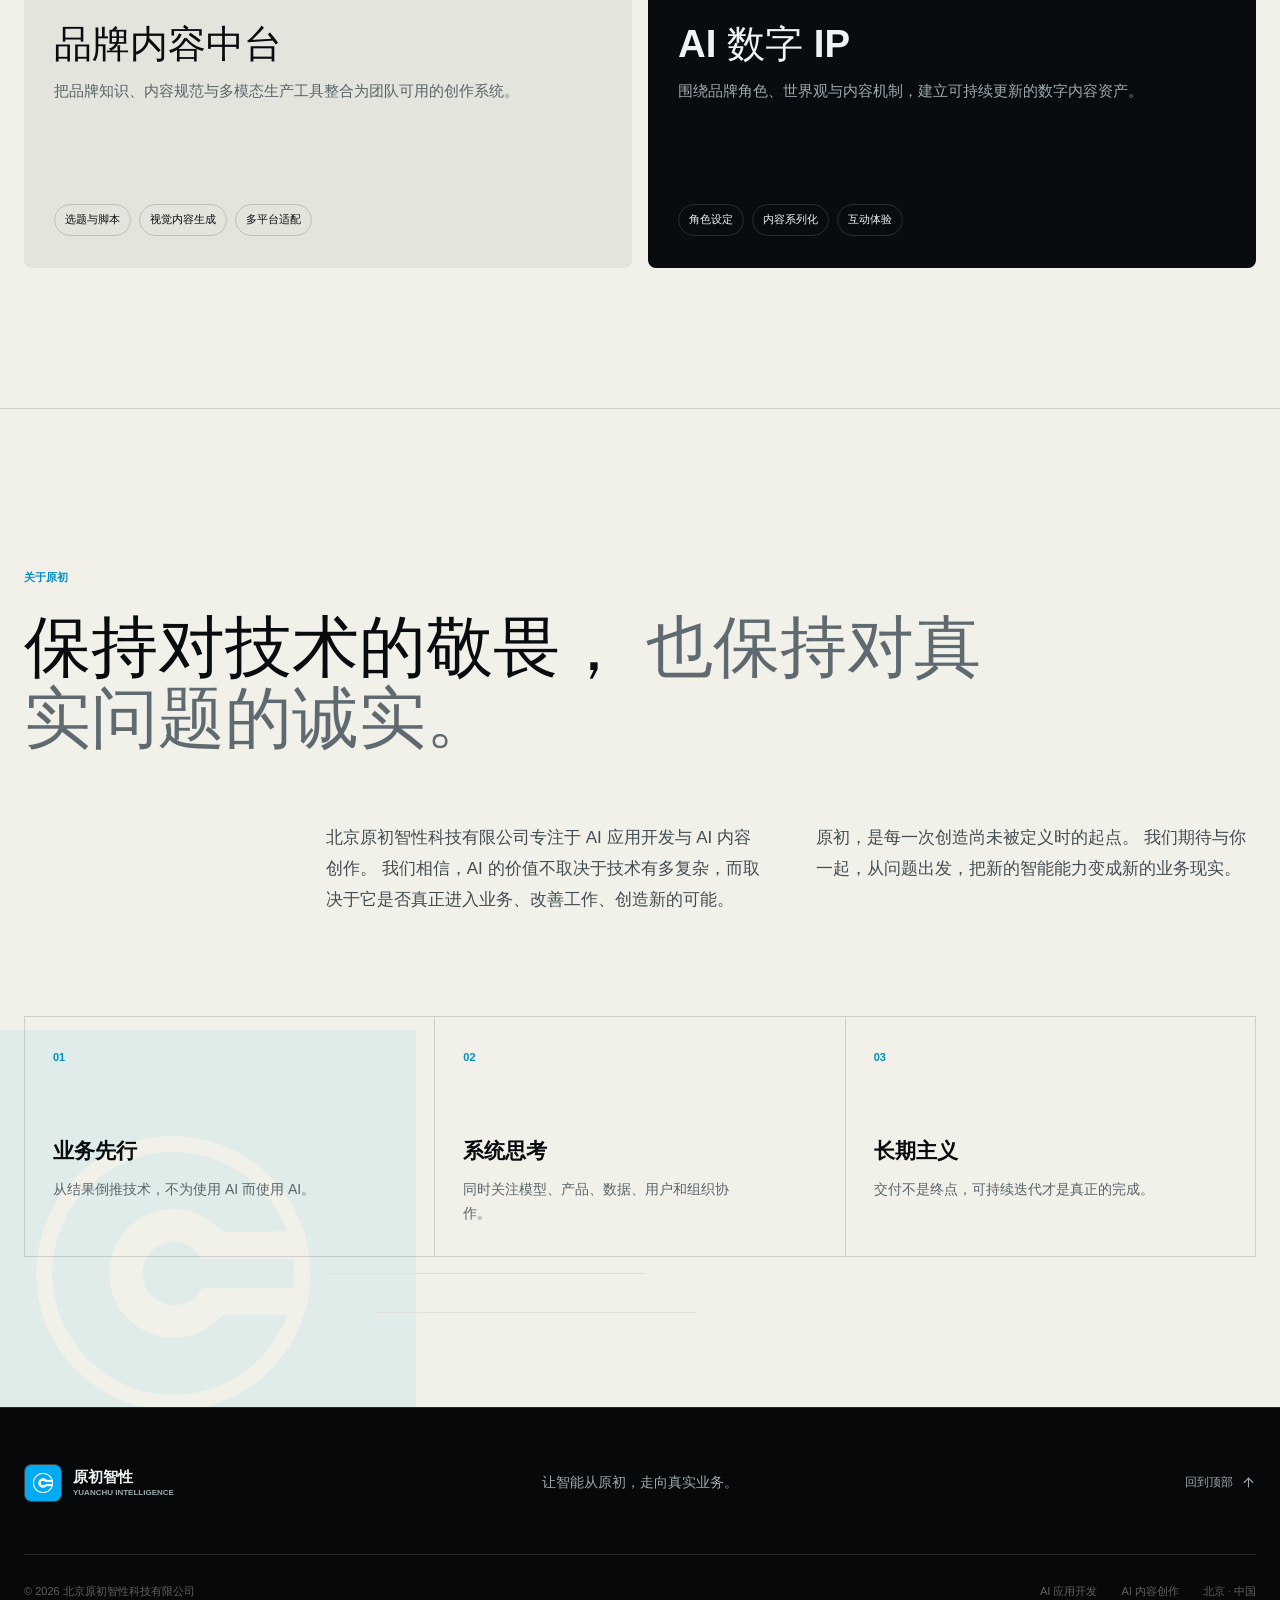
==== commit 06afaaf5: "feat: add brand design system" ====
--- a/index.html
+++ b/index.html
@@ -16,6 +16,7 @@
     <meta property="og:type" content="website" />
     <title>原初智性｜AI 应用开发与 AI 内容创作</title>
     <link rel="icon" type="image/png" href="./assets/original-logo.png" />
+    <link rel="stylesheet" href="./tokens.css" />
     <link rel="stylesheet" href="./styles.css" />
   </head>
   <body>
--- a/tokens.css
+++ b/tokens.css
@@ -0,0 +1,89 @@
+:root {
+  /* Brand palette */
+  --yc-night-950: #05080a;
+  --yc-night-900: #090c0f;
+  --yc-night-800: #10151a;
+  --yc-night-700: #151c21;
+  --yc-paper-100: #f1f0e9;
+  --yc-paper-200: #e3e4dc;
+  --yc-ink-100: #eef3f4;
+  --yc-ink-400: #9ca8ae;
+  --yc-ink-600: #5f6a70;
+  --yc-brand-300: #83dff8;
+  --yc-brand-500: #05a8e5;
+  --yc-brand-700: #008fca;
+  --yc-signal-400: #c7e964;
+  --yc-ember-400: #ff8152;
+  --yc-white: #ffffff;
+
+  /* Semantic color */
+  --ink: var(--yc-ink-100);
+  --muted: var(--yc-ink-400);
+  --muted-dark: var(--yc-ink-600);
+  --night: var(--yc-night-900);
+  --night-soft: var(--yc-night-800);
+  --panel: var(--yc-night-700);
+  --paper: var(--yc-paper-100);
+  --paper-deep: var(--yc-paper-200);
+  --brand: var(--yc-brand-500);
+  --brand-deep: var(--yc-brand-700);
+  --brand-soft: var(--yc-brand-300);
+  --warm: var(--yc-ember-400);
+  --lime: var(--yc-signal-400);
+  --white: var(--yc-white);
+  --line: rgba(238, 243, 244, 0.14);
+  --line-dark: rgba(9, 12, 15, 0.14);
+  --line-strong: rgba(238, 243, 244, 0.24);
+  --surface-glass: rgba(255, 255, 255, 0.045);
+
+  /* Type */
+  --font-sans:
+    "Helvetica Neue",
+    "PingFang SC",
+    "Hiragino Sans GB",
+    "Microsoft YaHei",
+    sans-serif;
+  --font-mono:
+    "SFMono-Regular",
+    "Cascadia Code",
+    "Roboto Mono",
+    monospace;
+  --text-xs: 0.6875rem;
+  --text-sm: 0.8125rem;
+  --text-md: 1rem;
+  --text-lg: 1.125rem;
+  --text-display: clamp(4rem, 8vw, 7rem);
+  --text-h1: clamp(3rem, 6vw, 5.25rem);
+  --text-h2: clamp(2.625rem, 4.8vw, 4.5rem);
+  --text-h3: clamp(1.625rem, 3vw, 2.5rem);
+
+  /* Spacing: 4px base grid */
+  --space-1: 4px;
+  --space-2: 8px;
+  --space-3: 12px;
+  --space-4: 16px;
+  --space-6: 24px;
+  --space-8: 32px;
+  --space-12: 48px;
+  --space-18: 72px;
+  --space-24: 96px;
+  --space-35: 140px;
+
+  /* Layout */
+  --container: 1240px;
+  --header-height: 78px;
+  --grid-line: 80px;
+
+  /* Shape */
+  --radius-xs: 4px;
+  --radius-sm: 6px;
+  --radius: 8px;
+  --radius-pill: 999px;
+
+  /* Motion */
+  --duration-fast: 180ms;
+  --duration-base: 240ms;
+  --duration-slow: 700ms;
+  --ease: cubic-bezier(0.22, 1, 0.36, 1);
+  --shadow-float: 0 24px 80px rgba(0, 0, 0, 0.22);
+}
--- a/styles.css
+++ b/styles.css
@@ -1,26 +1,3 @@
-:root {
-  --ink: #eef3f4;
-  --muted: #9ca8ae;
-  --muted-dark: #5f6a70;
-  --night: #090c0f;
-  --night-soft: #10151a;
-  --panel: #151c21;
-  --line: rgba(238, 243, 244, 0.14);
-  --line-dark: rgba(9, 12, 15, 0.14);
-  --paper: #f1f0e9;
-  --paper-deep: #e3e4dc;
-  --brand: #05a8e5;
-  --brand-deep: #008fca;
-  --brand-soft: #83dff8;
-  --warm: #ff8152;
-  --lime: #c7e964;
-  --white: #ffffff;
-  --container: 1240px;
-  --header-height: 78px;
-  --radius: 8px;
-  --ease: cubic-bezier(0.22, 1, 0.36, 1);
-}
-
 *,
 *::before,
 *::after {
